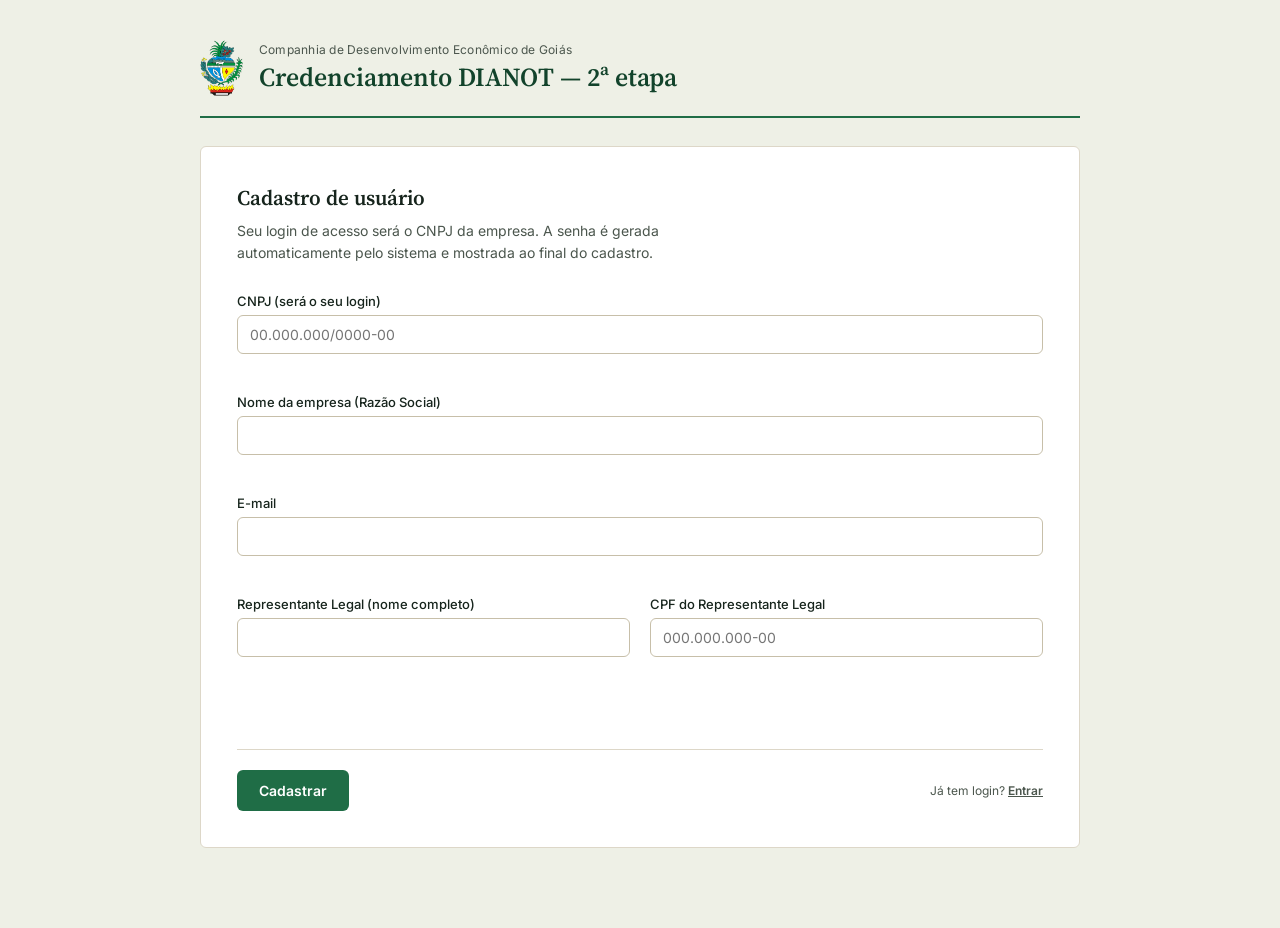
==== frontend/cadastro.html @ 080630c1 "cadastro: Representante Legal (nome e CPF) e senha gerada automaticamente" ====
<!DOCTYPE html>
<html lang="pt-BR">
<head>
  <meta charset="UTF-8">
  <meta name="viewport" content="width=device-width, initial-scale=1.0">
  <title>Cadastro — Credenciamento DIANOT</title>
  <link rel="stylesheet" href="css/style.css">
  <script src="js/config.js"></script>
</head>
<body>
  <div class="page">
    <header class="letterhead">
      <a class="letterhead__home" href="index.html" title="Voltar para a tela inicial"><img class="letterhead__mark" src="assets/brasao_codego.png" alt="CODEGO"></a>
      <div class="letterhead__text">
        <p class="letterhead__org">Companhia de Desenvolvimento Econômico de Goiás</p>
        <h1 class="letterhead__title">Credenciamento DIANOT — 2ª etapa</h1>
      </div>
    </header>
    <main class="card">
      <div class="card__intro">
        <h2 class="card__title">Cadastro de usuário</h2>
        <p class="card__desc">Seu login de acesso será o CNPJ da empresa. A senha é gerada automaticamente pelo sistema e mostrada ao final do cadastro.</p>
      </div>

      <form id="form-cadastro" novalidate>
        <div class="field">
          <label for="cnpj">CNPJ (será o seu login)</label>
          <input type="text" id="cnpj" name="cnpj" inputmode="numeric" autocomplete="username" maxlength="18" placeholder="00.000.000/0000-00">
          <p class="field__error" data-error-for="cnpj"></p>
        </div>

        <div class="field">
          <label for="nome_empresarial">Nome da empresa (Razão Social)</label>
          <input type="text" id="nome_empresarial" name="nome_empresarial" autocomplete="organization" maxlength="255">
          <p class="field__error" data-error-for="nome_empresarial"></p>
        </div>

        <div class="field">
          <label for="email">E-mail</label>
          <input type="email" id="email" name="email" autocomplete="email" maxlength="255">
          <p class="field__error" data-error-for="email"></p>
        </div>

        <div class="field-row">
          <div class="field">
            <label for="representante_nome">Representante Legal (nome completo)</label>
            <input type="text" id="representante_nome" name="representante_nome" autocomplete="name" maxlength="255">
            <p class="field__error" data-error-for="representante_nome"></p>
          </div>
          <div class="field">
            <label for="representante_cpf">CPF do Representante Legal</label>
            <input type="text" id="representante_cpf" name="representante_cpf" inputmode="numeric" maxlength="14" placeholder="000.000.000-00" autocomplete="off">
            <p class="field__error" data-error-for="representante_cpf"></p>
          </div>
        </div>

        <div class="field">
          <div id="recaptcha"></div>
          <p class="field__error" data-error-for="recaptcha"></p>
        </div>

        <div class="feedback feedback--error" id="feedback" hidden></div>

        <div class="card__footer">
          <button type="submit" class="btn-primary" id="btn-enviar">Cadastrar</button>
          <p class="card__footer-note">Já tem login? <a href="index.html">Entrar</a></p>
        </div>
      </form>
    </main>
  </div>
  <script src="js/auth.js"></script>
  <script>CodegoAuth.iniciarCadastro();</script>
</body>
</html>
---- frontend/css/style.css ----
@import url('https://fonts.googleapis.com/css2?family=Source+Serif+4:opsz,wght@8..60,500;8..60,600&family=Inter:wght@400;500;600&display=swap');

:root {
  --ink: #16241c;
  --ink-soft: #4b564d;
  --primary: #1f6d46;
  --primary-dark: #12432b;
  --gold: #b4872f;
  --gold-dark: #7c5c1f;
  --paper: #eef0e6;
  --surface: #ffffff;
  --border: #ddd7c8;
  --border-strong: #c7bfa9;
  --danger: #a3271e;
  --radius: 6px;
  --font-serif: "Source Serif 4", Georgia, serif;
  --font-sans: "Inter", -apple-system, BlinkMacSystemFont, "Segoe UI", sans-serif;
}

* {
  box-sizing: border-box;
}

body {
  margin: 0;
  background: var(--paper);
  color: var(--ink);
  font-family: var(--font-sans);
  -webkit-font-smoothing: antialiased;
}

.page {
  max-width: 920px;
  margin: 0 auto;
  padding: 40px 20px 80px;
}

/* Letterhead */

.letterhead {
  display: flex;
  align-items: center;
  gap: 16px;
  padding-bottom: 20px;
  margin-bottom: 28px;
  border-bottom: 2px solid var(--primary);
}

.letterhead__mark {
  flex-shrink: 0;
  height: 56px;
  width: auto;
}

/* Brasão clicável: volta para a tela inicial */
.letterhead__home {
  display: flex;
  flex-shrink: 0;
  border-radius: 4px;
  transition: opacity 0.15s;
}

.letterhead__home:hover {
  opacity: 0.8;
}

.letterhead__home:focus-visible {
  outline: 2px solid var(--primary);
  outline-offset: 4px;
}

.letterhead__org {
  margin: 0 0 2px;
  font-size: 12px;
  letter-spacing: 0.02em;
  color: var(--ink-soft);
}

.letterhead__title {
  margin: 0;
  font-family: var(--font-serif);
  font-weight: 600;
  font-size: 26px;
  color: var(--primary-dark);
}

/* Stepper */

.stepper {
  display: flex;
  list-style: none;
  margin: 0 0 32px;
  padding: 0;
  gap: 4px;
}

.stepper__item {
  flex: 1;
  display: flex;
  align-items: center;
  gap: 8px;
  padding: 10px 4px;
  border-bottom: 3px solid var(--border);
  color: var(--ink-soft);
  font-size: 13px;
}

.stepper__item--current {
  border-bottom-color: var(--primary);
  color: var(--primary-dark);
}

.stepper__index {
  display: inline-flex;
  align-items: center;
  justify-content: center;
  width: 20px;
  height: 20px;
  border-radius: 50%;
  border: 1px solid var(--border-strong);
  font-size: 11px;
  flex-shrink: 0;
}

.stepper__item--current .stepper__index {
  background: var(--primary);
  border-color: var(--primary);
  color: var(--surface);
}

.stepper__item--done {
  border-bottom-color: var(--primary);
  color: var(--primary-dark);
}

.stepper__item--done .stepper__index {
  background: var(--surface);
  border-color: var(--primary);
  color: var(--primary);
}

/* Card */

.card {
  background: var(--surface);
  border: 1px solid var(--border);
  border-radius: var(--radius);
  padding: 36px;
}

.card__title {
  font-family: var(--font-serif);
  font-weight: 600;
  font-size: 21px;
  margin: 0 0 8px;
  color: var(--ink);
}

.card__desc {
  margin: 0 0 28px;
  color: var(--ink-soft);
  font-size: 14px;
  line-height: 1.6;
  max-width: 56ch;
}

/* Form fields */

/* Seções do formulário */

.section-title {
  font-family: var(--font-serif);
  font-weight: 600;
  font-size: 15px;
  color: var(--ink);
  margin: 32px 0 4px;
  padding-top: 20px;
  border-top: 1px solid var(--border);
}

.field + .section-title,
.checkbox-group + .field .section-title {
  margin-top: 32px;
}

.section-desc {
  margin: 0 0 14px;
  font-size: 13px;
  color: var(--ink-soft);
}

/* Select e textarea */

select,
textarea {
  width: 100%;
  padding: 10px 12px;
  font-size: 14px;
  font-family: var(--font-sans);
  color: var(--ink);
  background: var(--surface);
  border: 1px solid var(--border-strong);
  border-radius: var(--radius);
}

select {
  appearance: none;
  background-image: url("data:image/svg+xml;utf8,<svg xmlns='http://www.w3.org/2000/svg' viewBox='0 0 20 20' fill='%234b564d'><path d='M5.25 7.5L10 12.25L14.75 7.5H5.25Z'/></svg>");
  background-repeat: no-repeat;
  background-position: right 12px center;
  padding-right: 36px;
}

textarea {
  resize: vertical;
  min-height: 150px;
  font-family: var(--font-sans);
}

select:focus-visible,
textarea:focus-visible {
  outline: 2px solid var(--primary);
  outline-offset: 1px;
  border-color: var(--primary);
}

/* Checkboxes de solicitações */

.checkbox-group {
  display: flex;
  flex-direction: column;
  gap: 10px;
  margin-bottom: 8px;
}

.checkbox-item {
  display: flex;
  align-items: flex-start;
  gap: 10px;
  font-size: 14px;
  color: var(--ink);
  line-height: 1.5;
  cursor: pointer;
}

.checkbox-item input[type="checkbox"] {
  flex-shrink: 0;
  margin-top: 3px;
  width: 16px;
  height: 16px;
  accent-color: var(--primary);
  cursor: pointer;
}

.field {
  margin-bottom: 20px;
}

.field-row {
  display: grid;
  grid-template-columns: 1fr 1fr;
  gap: 20px;
}

label {
  display: block;
  font-size: 13px;
  font-weight: 500;
  color: var(--ink);
  margin-bottom: 6px;
}

input[type="text"],
input[type="email"],
input[type="password"],
input[type="tel"],
input[type="number"],
input[type="month"],
input[type="date"] {
  width: 100%;
  padding: 10px 12px;
  font-size: 14px;
  font-family: var(--font-sans);
  color: var(--ink);
  background: var(--surface);
  border: 1px solid var(--border-strong);
  border-radius: var(--radius);
}

input:focus-visible {
  outline: 2px solid var(--primary);
  outline-offset: 1px;
  border-color: var(--primary);
}

.field--invalid input {
  border-color: var(--danger);
}

.field__error {
  margin: 6px 0 0;
  font-size: 12px;
  color: var(--danger);
  min-height: 14px;
}

.field__hint {
  margin: 6px 0 0;
  font-size: 12px;
  font-style: italic;
  color: var(--ink-soft);
}

.field__hint--ok {
  color: var(--primary-dark);
  font-style: normal;
}

.field__hint--warn {
  color: var(--gold-dark);
  font-style: normal;
}

.field__with-toggle {
  display: flex;
  gap: 10px;
  align-items: stretch;
}

.field__with-toggle input {
  flex: 1;
}

.doc-toggle {
  display: flex;
  border: 1px solid var(--border-strong);
  border-radius: var(--radius);
  overflow: hidden;
  flex-shrink: 0;
}

.doc-toggle__btn {
  border: none;
  background: var(--surface);
  color: var(--ink-soft);
  font-family: var(--font-sans);
  font-size: 13px;
  padding: 0 14px;
  cursor: pointer;
}

.doc-toggle__btn.is-active {
  background: var(--primary);
  color: var(--surface);
}

.doc-toggle__btn:focus-visible {
  outline: 2px solid var(--primary);
  outline-offset: -2px;
}

/* Footer / submit */

.card__footer {
  display: flex;
  align-items: center;
  justify-content: space-between;
  gap: 20px;
  margin-top: 32px;
  padding-top: 20px;
  border-top: 1px solid var(--border);
}

.card__footer-note {
  margin: 0;
  font-size: 12px;
  color: var(--ink-soft);
  max-width: 34ch;
}

.btn-primary {
  flex-shrink: 0;
  background: var(--primary);
  color: var(--surface);
  border: none;
  border-radius: var(--radius);
  padding: 12px 22px;
  font-family: var(--font-sans);
  font-size: 14px;
  font-weight: 600;
  cursor: pointer;
  transition: background 0.15s ease;
}

.btn-primary:hover {
  background: var(--primary-dark);
}

.btn-primary:focus-visible {
  outline: 2px solid var(--gold);
  outline-offset: 2px;
}

/* Responsive */

/* Lista de tipos de documento (página inicial) */

.doc-list {
  list-style: none;
  margin: 0;
  padding: 0;
  display: flex;
  flex-direction: column;
  gap: 10px;
}

.doc-list__link {
  display: block;
  padding: 16px 18px;
  border: 1px solid var(--border-strong);
  border-radius: var(--radius);
  text-decoration: none;
  transition: border-color 0.15s ease, background 0.15s ease;
}

.doc-list__link:hover {
  border-color: var(--primary);
  background: #f7f8f4;
}

.doc-list__tag {
  display: block;
  font-size: 12px;
  font-weight: 600;
  color: var(--gold-dark);
  text-transform: uppercase;
  letter-spacing: 0.03em;
  margin-bottom: 4px;
}

.doc-list__title {
  display: block;
  font-family: var(--font-serif);
  font-size: 16px;
  font-weight: 600;
  color: var(--ink);
}

/* Upload de arquivo */

.file-drop {
  display: flex;
  flex-direction: column;
  gap: 8px;
  align-items: flex-start;
  padding: 20px;
  border: 1.5px dashed var(--border-strong);
  border-radius: var(--radius);
  background: var(--paper);
}

.file-drop input[type="file"] {
  font-size: 13px;
  font-family: var(--font-sans);
}

.file-drop__hint {
  font-size: 12px;
  color: var(--ink-soft);
  margin: 0;
}

.file-drop__selected {
  font-size: 13px;
  color: var(--primary-dark);
  font-weight: 600;
  margin: 0;
}

/* Card de protocolo localizado */

.processo-info {
  display: flex;
  justify-content: space-between;
  align-items: center;
  gap: 12px;
  padding: 14px 16px;
  border: 1px solid var(--border);
  border-radius: var(--radius);
  background: var(--paper);
  margin-bottom: 24px;
  font-size: 13px;
}

.processo-info[hidden] {
  display: none;
}

.processo-info__label {
  color: var(--ink-soft);
}

.processo-info__valor {
  font-weight: 600;
  color: var(--ink);
}

.processo-info__status {
  padding: 3px 10px;
  border-radius: 999px;
  font-size: 11px;
  font-weight: 600;
  text-transform: uppercase;
  background: #eef0e6;
  color: var(--ink-soft);
}

.processo-info__status--assinado {
  background: #e3efe8;
  color: var(--primary-dark);
}

/* Recibo eletrônico */

.recibo {
  border: 1px solid var(--border);
  border-radius: var(--radius);
  overflow: hidden;
}

.recibo__cabecalho {
  padding: 18px 22px;
  background: var(--primary);
  color: var(--surface);
}

.recibo__selo {
  font-size: 12px;
  letter-spacing: 0.04em;
  text-transform: uppercase;
  opacity: 0.85;
  margin: 0 0 2px;
}

.recibo__protocolo {
  font-family: var(--font-serif);
  font-size: 20px;
  font-weight: 600;
  margin: 0;
}

.recibo__corpo {
  padding: 20px 22px;
}

.recibo__linha {
  display: flex;
  justify-content: space-between;
  gap: 16px;
  padding: 10px 0;
  border-bottom: 1px solid var(--border);
  font-size: 13px;
}

.recibo__linha:last-of-type {
  border-bottom: none;
}

.recibo__linha-label {
  color: var(--ink-soft);
  flex-shrink: 0;
}

.recibo__linha-valor {
  color: var(--ink);
  font-weight: 600;
  text-align: right;
}

.recibo__declaracao {
  margin: 18px 0 0;
  padding: 14px 16px;
  background: var(--paper);
  border-left: 3px solid var(--gold);
  font-size: 13px;
  line-height: 1.6;
  color: var(--ink);
  font-style: italic;
}

.recibo__arquivos {
  margin: 14px 0 0;
  padding: 0;
  list-style: none;
  font-size: 12px;
  color: var(--ink-soft);
}

.recibo__arquivos li {
  padding: 4px 0;
}

@media print {
  .letterhead, .stepper, .card__intro, form, .card__footer, .feedback__actions {
    display: none !important;
  }
  body {
    background: var(--surface);
  }
  .card {
    border: none;
    padding: 0;
  }
}

/* Mensagens e anexos */

.mensagem-item {
  padding: 14px 16px;
  border: 1px solid var(--border);
  border-radius: var(--radius);
  margin-bottom: 10px;
}

.mensagem-item__cabecalho {
  display: flex;
  justify-content: space-between;
  gap: 10px;
  margin-bottom: 6px;
  font-size: 13px;
}

.mensagem-item__assunto {
  font-weight: 600;
  color: var(--ink);
}

.mensagem-item__data {
  color: var(--ink-soft);
  flex-shrink: 0;
}

.mensagem-item__remetente {
  font-size: 12px;
  color: var(--ink-soft);
  margin: 0 0 8px;
}

.mensagem-item__conteudo {
  font-size: 13px;
  color: var(--ink);
  line-height: 1.5;
  white-space: pre-line;
}

.mensagem-item__anexos {
  margin-top: 8px;
  font-size: 12px;
  color: var(--primary-dark);
}

.mensagem-item__anexos span {
  display: inline-block;
  margin-right: 10px;
}

/* Feedback (sucesso / erro do envio) */

.feedback {
  margin-top: 24px;
  padding: 16px 18px;
  border-radius: var(--radius);
  font-size: 14px;
  line-height: 1.6;
}

.feedback--success {
  background: #eaf3ec;
  border: 1px solid var(--primary);
  color: var(--primary-dark);
}

.feedback--error {
  background: #f7eceb;
  border: 1px solid var(--danger);
  color: var(--danger);
}

.feedback__title {
  font-weight: 600;
  margin: 0 0 6px;
}

.feedback__protocolo {
  font-family: ui-monospace, "SFMono-Regular", Consolas, monospace;
  font-size: 13px;
  color: var(--ink-soft);
  margin: 4px 0 12px;
}

.feedback__actions {
  display: flex;
  flex-wrap: wrap;
  gap: 10px;
}

.feedback__link {
  display: inline-block;
  color: var(--surface);
  background: var(--primary);
  text-decoration: none;
  font-weight: 600;
  font-size: 13px;
  padding: 9px 16px;
  border-radius: var(--radius);
}

.feedback__link:hover {
  background: var(--primary-dark);
}

.feedback__link--secondary {
  background: transparent;
  color: var(--primary-dark);
  border: 1px solid var(--primary);
}

.feedback__link--secondary:hover {
  background: #e3efe8;
}

.feedback__email-status {
  font-size: 13px;
  margin: 8px 0;
}

.feedback__email-status--ok {
  color: var(--primary-dark);
}

.feedback__email-status--warn {
  color: var(--gold-dark);
}

.feedback__email-status code {
  display: block;
  margin-top: 4px;
  font-size: 11px;
  color: var(--danger);
  word-break: break-word;
}

.btn-primary[disabled] {
  opacity: 0.6;
  cursor: not-allowed;
}

@media (max-width: 560px) {
  .field-row {
    grid-template-columns: 1fr;
  }

  .stepper__label {
    display: none;
  }

  .card {
    padding: 24px;
  }

  .card__footer {
    flex-direction: column;
    align-items: stretch;
  }

  .btn-primary {
    width: 100%;
  }
}

@media (prefers-reduced-motion: reduce) {
  .btn-primary {
    transition: none;
  }
}

/* Campos que aparecem/somem conforme uma resposta Sim/Não (MCE) */

.field[hidden] {
  display: none;
}

textarea.textarea--compact {
  min-height: 84px;
}

.field--invalid select,
.field--invalid textarea {
  border-color: var(--danger);
}

/* Linhas de CNAE (Anexo III) */

.cnae-list {
  display: flex;
  flex-direction: column;
  gap: 8px;
  margin-bottom: 4px;
}

.cnae-row {
  display: grid;
  grid-template-columns: 22px 150px 1fr;
  gap: 10px;
  align-items: center;
}

.cnae-row__index {
  font-size: 13px;
  color: var(--ink-soft);
  text-align: right;
}

/* Cronograma Físico da Obra (Anexo V — CFO) */

.cronograma {
  overflow-x: auto;
  border: 1px solid var(--border);
  border-radius: var(--radius);
  margin-bottom: 10px;
}

.cronograma__vazio {
  margin: 0;
  padding: 18px;
  font-size: 13px;
  color: var(--ink-soft);
  text-align: center;
}

.cronograma table {
  border-collapse: collapse;
  font-size: 13px;
  min-width: 100%;
}

.cronograma th,
.cronograma td {
  border-bottom: 1px solid var(--border);
  padding: 6px;
  text-align: center;
  white-space: nowrap;
}

.cronograma th {
  font-weight: 600;
  background: var(--paper);
}

.cronograma th small {
  display: block;
  font-weight: 400;
  color: var(--ink-soft);
}

.cronograma th.cronograma__servico,
.cronograma td.cronograma__servico {
  position: sticky;
  left: 0;
  z-index: 1;
  text-align: left;
  background: var(--surface);
  min-width: 190px;
}

.cronograma th.cronograma__servico {
  background: var(--paper);
}

.cronograma input[type="text"],
.cronograma input[type="number"] {
  padding: 6px 8px;
  font-size: 13px;
}

.cronograma input[type="number"] {
  width: 64px;
  text-align: right;
}

.cronograma__total {
  font-weight: 600;
  min-width: 64px;
}

.cronograma__total--ok {
  color: var(--primary-dark);
}

.cronograma__total--erro {
  color: var(--danger);
}

.btn-secondary {
  background: transparent;
  color: var(--primary);
  border: 1px solid var(--primary);
  border-radius: var(--radius);
  padding: 8px 14px;
  font-family: var(--font-sans);
  font-size: 13px;
  font-weight: 600;
  cursor: pointer;
}

.btn-secondary:hover {
  background: var(--paper);
}

.btn-remover {
  background: none;
  border: none;
  color: var(--danger);
  font-size: 18px;
  line-height: 1;
  cursor: pointer;
  padding: 4px 6px;
}

@media (max-width: 600px) {
  .cnae-row {
    grid-template-columns: 22px 1fr;
  }

  .cnae-row__descricao {
    grid-column: 2;
  }
}

/* Subseções numeradas (MCE) */

.subsection-title {
  font-size: 14px;
  font-weight: 600;
  color: var(--primary-dark);
  margin: 22px 0 10px;
}

/* Links dentro do rodapé do card (login/cadastro) */
.card__footer-note a { color: inherit; font-weight: 600; }

/* Rodapé empilhado: botão em cima, link embaixo (tela de login) */
.card__footer--stack { flex-direction: column; align-items: stretch; text-align: center; }
.card__footer--stack .card__footer-note { max-width: none; font-size: 13px; }

/* ------------------------------------------------------------------ */
/* Interação: resposta ao toque, estados e mensagens                   */
/* ------------------------------------------------------------------ */

:root {
  --ease-out: cubic-bezier(0.23, 1, 0.32, 1);
}

/* Login e cadastro: página estreita (formulário curto, leitura direta) */
.page:has(.card--narrow) {
  max-width: 600px;
}

/* Campos: troca de borda suave; somente leitura com cara de não editável */
input,
select,
textarea {
  transition: border-color 150ms ease;
}

input[readonly] {
  background: var(--paper);
  color: var(--ink-soft);
  cursor: default;
}

.field--invalid input:focus-visible,
.field--invalid select:focus-visible,
.field--invalid textarea:focus-visible {
  outline-color: var(--danger);
  border-color: var(--danger);
}

/* Botões: afundam levemente ao clicar (confirma que o clique foi recebido) */
.btn-primary,
.btn-secondary,
.feedback__link,
.doc-toggle__btn {
  transition: transform 160ms var(--ease-out), background-color 150ms ease, color 150ms ease;
}

.btn-primary:active:not(:disabled),
.btn-secondary:active:not(:disabled),
.feedback__link:active {
  transform: scale(0.97);
}

.doc-list__link {
  transition: transform 160ms var(--ease-out), border-color 150ms ease, background-color 150ms ease;
}

.doc-list__link:active {
  transform: scale(0.99);
}

.btn-secondary:focus-visible {
  outline: 2px solid var(--gold);
  outline-offset: 2px;
}

/* Botão ocupado ("Entrando…", "Salvando…"): continua legível e mostra que está trabalhando */
.btn-primary[aria-busy="true"] {
  opacity: 0.85;
  cursor: progress;
}

.btn-primary[aria-busy="true"]::before {
  content: "";
  display: inline-block;
  width: 12px;
  height: 12px;
  margin-right: 8px;
  vertical-align: -1px;
  border: 2px solid currentColor;
  border-right-color: transparent;
  border-radius: 50%;
  animation: girar 600ms linear infinite;
}

@keyframes girar {
  to {
    transform: rotate(360deg);
  }
}

/* Mensagens surgem com um leve deslize em vez de "pular" na tela */
.feedback,
#aviso-link {
  transition: opacity 200ms var(--ease-out), transform 200ms var(--ease-out);
}

@starting-style {
  .feedback,
  #aviso-link {
    opacity: 0;
    transform: translateY(-4px);
  }
}

/* Mostrar/ocultar senha */
.field__password {
  position: relative;
}

.field__password input {
  padding-right: 80px;
}

.field__password-toggle {
  position: absolute;
  top: 50%;
  right: 6px;
  transform: translateY(-50%);
  padding: 6px 8px;
  border: none;
  border-radius: 4px;
  background: none;
  color: var(--primary);
  font-family: var(--font-sans);
  font-size: 12px;
  font-weight: 600;
  cursor: pointer;
  transition: background-color 150ms ease;
}

@media (hover: hover) and (pointer: fine) {
  .field__password-toggle:hover {
    background: var(--paper);
  }
}

.field__password-toggle:focus-visible {
  outline: 2px solid var(--primary);
  outline-offset: 0;
}

@media (prefers-reduced-motion: reduce) {
  .btn-primary:active:not(:disabled),
  .btn-secondary:active:not(:disabled),
  .feedback__link:active,
  .doc-list__link:active {
    transform: none;
  }

  .btn-primary[aria-busy="true"]::before {
    animation-duration: 1.5s;
  }

  @starting-style {
    .feedback,
    #aviso-link {
      transform: none;
    }
  }
}

/* ------------------------------------------------------------------ */
/* Documentos do Anexo II (upload)                                     */
/* ------------------------------------------------------------------ */

.visualmente-oculto {
  position: absolute;
  width: 1px;
  height: 1px;
  margin: -1px;
  padding: 0;
  overflow: hidden;
  clip: rect(0 0 0 0);
  white-space: nowrap;
  border: 0;
}

.doc-uploads {
  display: flex;
  flex-direction: column;
  gap: 4px;
}

.doc-upload__rotulo {
  margin: 0 0 8px;
  font-size: 13px;
  font-weight: 500;
  line-height: 1.5;
  color: var(--ink);
}

.doc-upload__opcional {
  display: inline-block;
  padding: 1px 8px;
  border-radius: 999px;
  background: var(--paper);
  color: var(--ink-soft);
  font-size: 11px;
  font-weight: 600;
  vertical-align: 1px;
}

.doc-upload__arquivos {
  list-style: none;
  margin: 0 0 8px;
  padding: 0;
  display: flex;
  flex-direction: column;
  gap: 6px;
}

.doc-upload__arquivo {
  display: flex;
  align-items: center;
  gap: 12px;
  padding: 8px 12px;
  border: 1px solid var(--border);
  border-left: 3px solid var(--primary);
  border-radius: var(--radius);
  font-size: 13px;
}

.doc-upload__nome {
  flex: 1;
  min-width: 0;
  overflow: hidden;
  text-overflow: ellipsis;
  white-space: nowrap;
  padding: 0;
  border: none;
  background: none;
  color: var(--primary-dark);
  font: inherit;
  font-weight: 600;
  text-align: left;
  text-decoration: underline;
  text-underline-offset: 2px;
  cursor: pointer;
}

.doc-upload__tamanho {
  flex-shrink: 0;
  color: var(--ink-soft);
  font-size: 12px;
}

.doc-upload__remover {
  flex-shrink: 0;
  padding: 4px 8px;
  border: none;
  border-radius: 4px;
  background: none;
  color: var(--danger);
  font-family: var(--font-sans);
  font-size: 12px;
  font-weight: 600;
  cursor: pointer;
  transition: background-color 150ms ease;
}

.doc-upload__nome:focus-visible,
.doc-upload__remover:focus-visible {
  outline: 2px solid var(--primary);
  outline-offset: 2px;
}

.doc-upload__zona {
  display: flex;
  align-items: center;
  gap: 10px;
  margin: 0;
  padding: 14px 16px;
  border: 1.5px dashed var(--border-strong);
  border-radius: var(--radius);
  background: var(--paper);
  font-weight: 400;
  cursor: pointer;
  transition: border-color 150ms ease, background-color 150ms ease;
}

.doc-upload__zona[hidden] {
  display: none;
}

.doc-upload__acao {
  padding: 7px 12px;
  border: 1px solid var(--primary);
  border-radius: var(--radius);
  background: var(--surface);
  color: var(--primary);
  font-size: 13px;
  font-weight: 600;
  transition: transform 160ms var(--ease-out);
}

.doc-upload__zona:active .doc-upload__acao {
  transform: scale(0.97);
}

.doc-upload__dica {
  color: var(--ink-soft);
  font-size: 12px;
}

.doc-upload__zona:focus-within {
  outline: 2px solid var(--primary);
  outline-offset: 1px;
}

.doc-upload__zona.is-arrastando {
  border-color: var(--primary);
  background: #e3efe8;
}

@media (hover: hover) and (pointer: fine) {
  .doc-upload__zona:hover {
    border-color: var(--primary);
  }

  .doc-upload__remover:hover {
    background: #f7eceb;
  }
}

.field--invalid .doc-upload__zona {
  border-color: var(--danger);
}

.doc-upload__progresso {
  padding: 12px 16px;
  border: 1px solid var(--border);
  border-radius: var(--radius);
  background: var(--surface);
}

.doc-upload__progresso[hidden] {
  display: none;
}

.doc-upload__barra {
  height: 4px;
  margin-bottom: 8px;
  border-radius: 2px;
  background: var(--primary);
  transform: scaleX(0);
  transform-origin: left;
  transition: transform 150ms linear;
}

.doc-upload__status {
  font-size: 12px;
  color: var(--ink-soft);
}

@media (max-width: 560px) {
  .doc-upload__dica {
    display: none;
  }
}

@media (prefers-reduced-motion: reduce) {
  .doc-upload__zona:active .doc-upload__acao {
    transform: none;
  }
}

/* Texto que abre um bloco sem título próprio (ex.: envio dos documentos) */
.section-desc--separada {
  margin-top: 32px;
  padding-top: 20px;
  border-top: 1px solid var(--border);
}

/* ------------------------------------------------------------------ */
/* Declaração de compromisso (aceite no formulário)                    */
/* ------------------------------------------------------------------ */

.declaracao {
  margin-top: 32px;
  padding-top: 24px;
  border-top: 1px solid var(--border);
}

.field__sufixo {
  display: flex;
  align-items: center;
  gap: 8px;
  max-width: 120px;
}

.field__sufixo span {
  font-size: 14px;
  color: var(--ink-soft);
}

.declaracao__texto {
  margin: 8px 0 20px;
  padding: 24px 28px;
  border: 1px solid var(--border);
  border-left: 3px solid var(--gold);
  border-radius: var(--radius);
  background: #fbfbf8;
  font-family: var(--font-serif);
  font-size: 15px;
  line-height: 1.7;
  color: var(--ink);
}

.declaracao__texto p {
  margin: 0 0 14px;
  text-align: justify;
  hyphens: auto;
}

.declaracao__texto p:last-child {
  margin-bottom: 0;
}

.declaracao__destinatario {
  text-align: left !important;
}

.declaracao__texto strong {
  font-weight: 600;
  color: var(--primary-dark);
}

/* Lacuna ainda não preenchida: mostra o traço, como no papel */
.declaracao__texto [data-decl].is-vazio {
  color: var(--ink-soft);
  font-weight: 400;
}

.declaracao__local {
  margin-top: 20px !important;
  text-align: right !important;
}

.declaracao__assinatura,
.declaracao__declarante {
  text-align: center !important;
  font-family: var(--font-sans);
  font-size: 13px;
  line-height: 1.6;
}

.declaracao__assinatura {
  margin-top: 28px !important;
  padding-top: 10px;
  border-top: 1px solid var(--border-strong);
  max-width: 360px;
  margin-left: auto;
  margin-right: auto;
}

.declaracao__assinado {
  color: var(--primary-dark);
  font-size: 12px;
}

.field--invalid .checkbox-item {
  color: var(--danger);
}

@media (max-width: 560px) {
  .declaracao__texto {
    padding: 18px 16px;
    font-size: 14px;
    text-align: left;
  }

  .declaracao__texto p {
    text-align: left;
  }
}

.declaracao__cronograma {
  font-family: var(--font-sans);
  font-size: 13px;
  text-align: left !important;
}

.declaracao__texto .declaracao__assinatura {
  margin: 28px auto 14px;
}

.ciencia {
  border: 0;
  margin: 0 0 8px;
  padding: 0;
  display: flex;
  flex-wrap: wrap;
  gap: 12px 28px;
}

.ciencia__opcao {
  display: inline-flex;
  align-items: center;
  gap: 8px;
  font-weight: 600;
  cursor: pointer;
}

.ciencia__opcao input {
  width: 18px;
  height: 18px;
  accent-color: var(--green-700, #1f6f4a);
}

.ciencia .field__hint,
.ciencia .field__error {
  flex-basis: 100%;
  margin: 0;
}
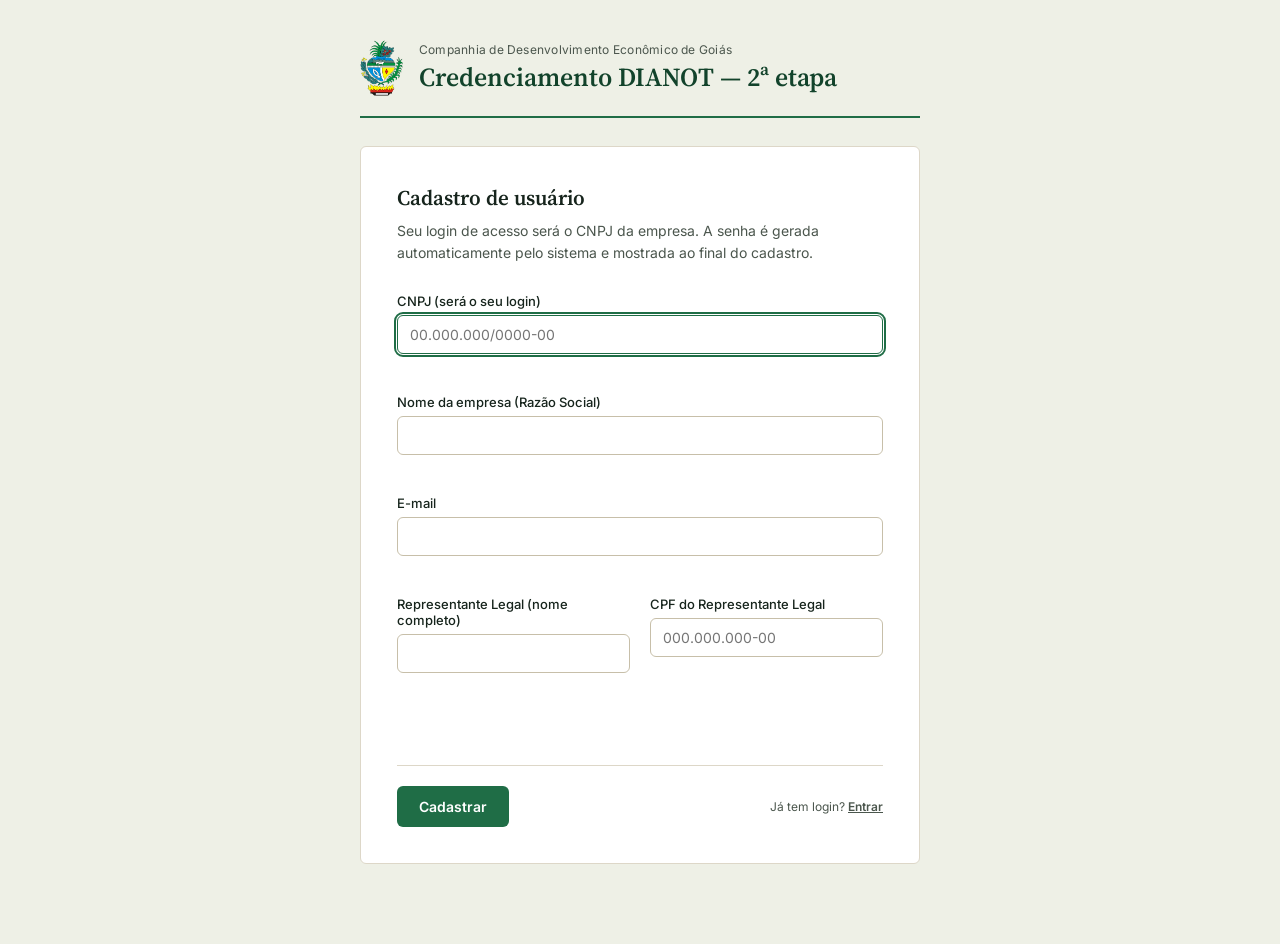
==== commit 1b7faad3: "restaura as melhorias de UX do login e do cadastro O commit 080630c (cadastro com Representante Lega" ====
--- a/frontend/cadastro.html
+++ b/frontend/cadastro.html
@@ -16,7 +16,7 @@
         <h1 class="letterhead__title">Credenciamento DIANOT — 2ª etapa</h1>
       </div>
     </header>
-    <main class="card">
+    <main class="card card--narrow">
       <div class="card__intro">
         <h2 class="card__title">Cadastro de usuário</h2>
         <p class="card__desc">Seu login de acesso será o CNPJ da empresa. A senha é gerada automaticamente pelo sistema e mostrada ao final do cadastro.</p>
@@ -25,7 +25,7 @@
       <form id="form-cadastro" novalidate>
         <div class="field">
           <label for="cnpj">CNPJ (será o seu login)</label>
-          <input type="text" id="cnpj" name="cnpj" inputmode="numeric" autocomplete="username" maxlength="18" placeholder="00.000.000/0000-00">
+          <input type="text" id="cnpj" name="cnpj" inputmode="numeric" autocomplete="username" maxlength="18" placeholder="00.000.000/0000-00" autofocus>
           <p class="field__error" data-error-for="cnpj"></p>
         </div>
 
@@ -59,7 +59,7 @@
           <p class="field__error" data-error-for="recaptcha"></p>
         </div>
 
-        <div class="feedback feedback--error" id="feedback" hidden></div>
+        <div class="feedback feedback--error" id="feedback" role="alert" hidden></div>
 
         <div class="card__footer">
           <button type="submit" class="btn-primary" id="btn-enviar">Cadastrar</button>
@@ -68,6 +68,7 @@
       </form>
     </main>
   </div>
+  <script src="js/form.js"></script>
   <script src="js/auth.js"></script>
   <script>CodegoAuth.iniciarCadastro();</script>
 </body>
--- a/frontend/css/style.css
+++ b/frontend/css/style.css
@@ -1325,10 +1325,9 @@
 /* Declaração de compromisso (aceite no formulário)                    */
 /* ------------------------------------------------------------------ */
 
-.declaracao {
-  margin-top: 32px;
-  padding-top: 24px;
-  border-top: 1px solid var(--border);
+/* O título (.section-title) já traz a linha que separa do bloco anterior */
+.declaracao .section-title {
+  margin-bottom: 16px;
 }
 
 .field__sufixo {
@@ -1424,6 +1423,14 @@
   }
 }
 
+.field-row--cidade-uf {
+  grid-template-columns: 1fr 120px;
+}
+
+.declaracao__texto .declaracao__lista {
+  text-align: left;
+}
+
 .declaracao__cronograma {
   font-family: var(--font-sans);
   font-size: 13px;
@@ -1462,3 +1469,78 @@
   flex-basis: 100%;
   margin: 0;
 }
+
+/* Sessão no cabeçalho: empresa logada + Sair */
+.letterhead__text {
+  min-width: 0; /* o título quebra linha em vez de empurrar o "Sair" para fora */
+}
+
+.letterhead__sessao {
+  display: flex;
+  align-items: center;
+  gap: 12px;
+  flex-shrink: 0;
+  margin-left: auto;
+}
+
+.letterhead__empresa {
+  max-width: 260px;
+  overflow: hidden;
+  text-overflow: ellipsis;
+  white-space: nowrap;
+  font-size: 13px;
+  color: var(--ink-soft);
+}
+
+.letterhead__sair {
+  flex-shrink: 0;
+  padding: 7px 14px;
+  border: 1px solid var(--primary);
+  border-radius: var(--radius);
+  color: var(--primary);
+  font-size: 13px;
+  font-weight: 600;
+  text-decoration: none;
+  transition: transform 160ms var(--ease-out), background-color 150ms ease;
+}
+
+.letterhead__sair:active {
+  transform: scale(0.97);
+}
+
+.letterhead__sair:focus-visible {
+  outline: 2px solid var(--gold);
+  outline-offset: 2px;
+}
+
+@media (hover: hover) and (pointer: fine) {
+  .letterhead__sair:hover {
+    background: var(--paper);
+  }
+}
+
+@media (max-width: 720px) {
+  .letterhead__empresa {
+    display: none;
+  }
+}
+
+@media (max-width: 480px) {
+  .letterhead {
+    gap: 12px;
+  }
+
+  .letterhead__mark {
+    height: 44px;
+  }
+
+  .letterhead__title {
+    font-size: 20px;
+  }
+}
+
+@media (prefers-reduced-motion: reduce) {
+  .letterhead__sair:active {
+    transform: none;
+  }
+}
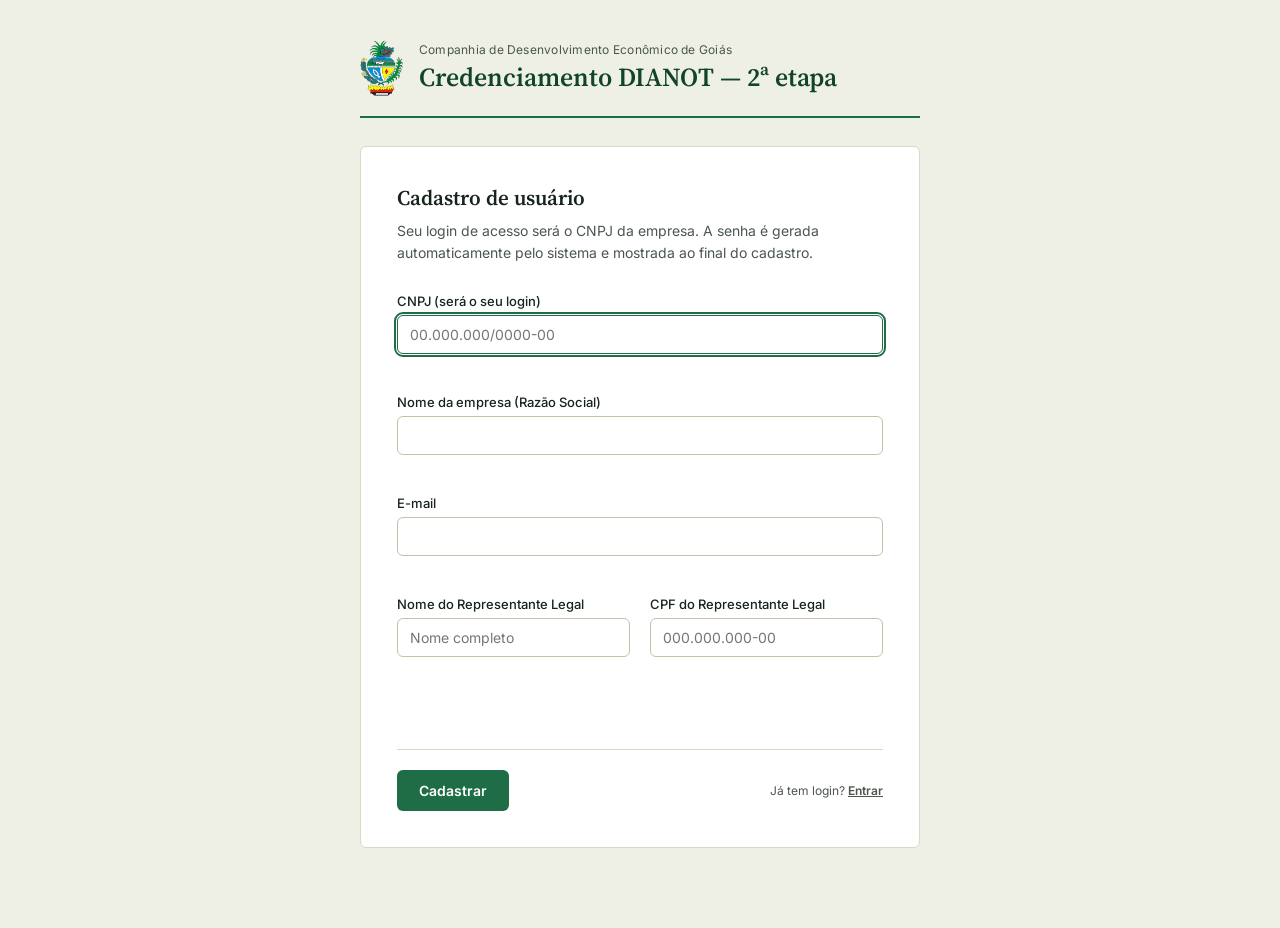
==== commit aff2529f: "cadastro: alinha os campos do Representante Legal O rótulo "Representante Legal (nome completo)" que" ====
--- a/frontend/cadastro.html
+++ b/frontend/cadastro.html
@@ -43,8 +43,8 @@
 
         <div class="field-row">
           <div class="field">
-            <label for="representante_nome">Representante Legal (nome completo)</label>
-            <input type="text" id="representante_nome" name="representante_nome" autocomplete="name" maxlength="255">
+            <label for="representante_nome">Nome do Representante Legal</label>
+            <input type="text" id="representante_nome" name="representante_nome" autocomplete="name" maxlength="255" placeholder="Nome completo">
             <p class="field__error" data-error-for="representante_nome"></p>
           </div>
           <div class="field">
--- a/frontend/css/style.css
+++ b/frontend/css/style.css
@@ -1544,3 +1544,160 @@
     transform: none;
   }
 }
+
+/* Cidade / UF / CEP numa linha (EVTF) */
+.field-row--tres {
+  grid-template-columns: 1fr 100px 150px;
+}
+
+@media (max-width: 560px) {
+  .field-row--tres {
+    grid-template-columns: 1fr 100px;
+  }
+
+  .field-row--tres .field:last-child {
+    grid-column: 1 / -1;
+  }
+}
+
+/* Incisos com tela própria (XI, XII, XIII) dentro do formulário */
+.inciso-link {
+  margin: 28px 0 8px;
+}
+
+.inciso-link--separado {
+  margin-top: 32px;
+  padding-top: 24px;
+  border-top: 1px solid var(--border);
+}
+
+.inciso-link .doc-list__link {
+  position: relative;
+  padding-right: 120px;
+}
+
+.inciso-link .doc-list__link::after {
+  content: "Abrir →";
+  position: absolute;
+  right: 18px;
+  bottom: 16px;
+  font-size: 13px;
+  font-weight: 600;
+  color: var(--primary);
+}
+
+.inciso-link__status {
+  position: absolute;
+  top: 14px;
+  right: 18px;
+  padding: 2px 10px;
+  border-radius: 999px;
+  font-size: 11px;
+  font-weight: 600;
+  text-transform: uppercase;
+}
+
+.inciso-link__status:empty {
+  display: none;
+}
+
+.inciso-link__status.is-pendente {
+  background: #f6eedc;
+  color: var(--gold-dark);
+}
+
+.inciso-link__status.is-ok {
+  background: #e3efe8;
+  color: var(--primary-dark);
+}
+
+@media (max-width: 560px) {
+  .inciso-link .doc-list__link {
+    padding-right: 18px;
+    padding-bottom: 40px;
+  }
+}
+
+/* Página aberta no painel do formulário (classe posta por js/config.js) */
+.embutida body {
+  background: transparent;
+}
+
+.embutida .letterhead,
+.embutida .card__title,
+.embutida .card__footer a[href="home.html"] {
+  display: none;
+}
+
+.embutida .page {
+  max-width: none;
+  padding: 0;
+}
+
+.embutida .card {
+  border: none;
+  border-radius: 0;
+  padding: 0;
+  background: transparent;
+}
+
+/* Painel do inciso dentro do formulário */
+.inciso-link__botao {
+  width: 100%;
+  background: var(--surface);
+  font: inherit;
+  text-align: left;
+  cursor: pointer;
+}
+
+.inciso-link .inciso-link__botao::after {
+  content: "Preencher ▾";
+}
+
+.inciso-link .inciso-link__botao[aria-expanded="true"]::after {
+  content: "Fechar ▴";
+}
+
+.inciso-link__botao[aria-expanded="true"] {
+  border-color: var(--primary);
+  border-bottom-left-radius: 0;
+  border-bottom-right-radius: 0;
+}
+
+.inciso-link__botao:focus-visible {
+  outline: 2px solid var(--primary);
+  outline-offset: 2px;
+}
+
+.inciso-painel {
+  padding: 24px;
+  border: 1px solid var(--primary);
+  border-top: none;
+  border-radius: 0 0 var(--radius) var(--radius);
+  background: #fbfbf8;
+}
+
+.inciso-painel[hidden] {
+  display: none;
+}
+
+.inciso-painel iframe {
+  display: block;
+  width: 100%;
+  min-height: 200px;
+  border: 0;
+}
+
+@media (max-width: 560px) {
+  .inciso-painel {
+    padding: 16px 12px;
+  }
+}
+
+/* Formulário logo abaixo do título "Ou preencha o formulário…": a primeira
+   seção dele não repete a linha divisória do título. */
+.section-title--formulario + form > .section-title:first-child {
+  margin-top: 8px;
+  padding-top: 0;
+  border-top: none;
+}
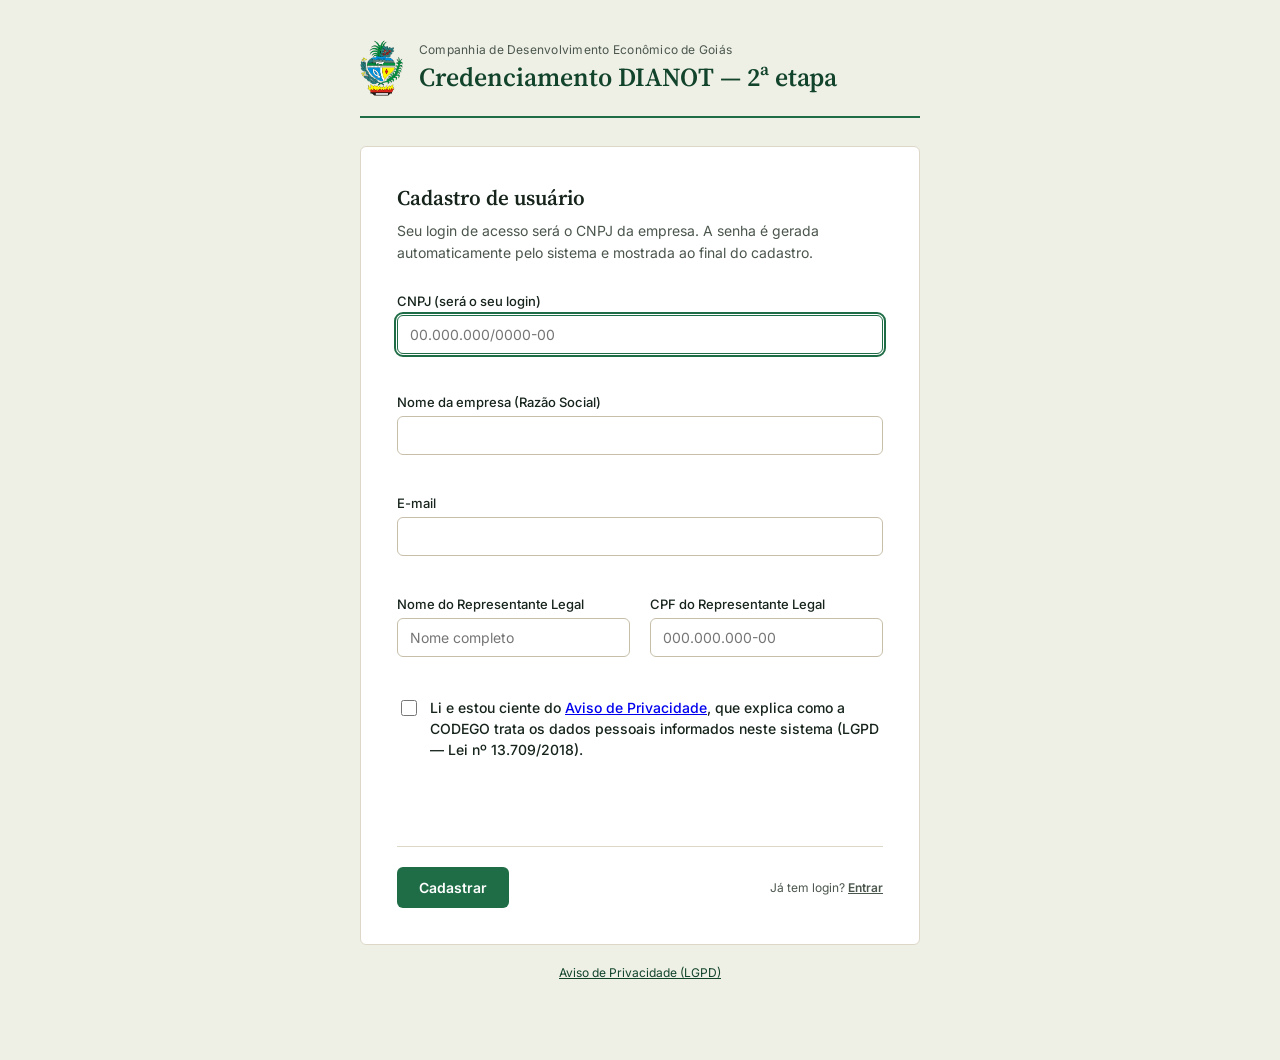
==== commit baf3ac42: "LGPD, ciência nos anexos, documentação complementar e página direta nos anexos - Aviso de Privacidad" ====
--- a/frontend/cadastro.html
+++ b/frontend/cadastro.html
@@ -55,6 +55,14 @@
         </div>
 
         <div class="field">
+          <label class="checkbox-item" for="privacidade_ciente">
+            <input type="checkbox" id="privacidade_ciente" name="privacidade_ciente">
+            <span>Li e estou ciente do <a href="privacidade.html" target="_blank" rel="noopener">Aviso de Privacidade</a>, que explica como a CODEGO trata os dados pessoais informados neste sistema (LGPD — Lei nº 13.709/2018).</span>
+          </label>
+          <p class="field__error" data-error-for="privacidade_ciente"></p>
+        </div>
+
+        <div class="field">
           <div id="recaptcha"></div>
           <p class="field__error" data-error-for="recaptcha"></p>
         </div>
@@ -67,9 +75,10 @@
         </div>
       </form>
     </main>
+    <p class="rodape-lgpd"><a href="privacidade.html" target="_blank" rel="noopener">Aviso de Privacidade (LGPD)</a></p>
   </div>
   <script src="js/form.js"></script>
   <script src="js/auth.js"></script>
-  <script>CodegoAuth.iniciarCadastro();</script>
+  <script src="js/iniciar-cadastro.js"></script>
 </body>
 </html>
--- a/frontend/css/style.css
+++ b/frontend/css/style.css
@@ -1039,14 +1039,12 @@
 }
 
 /* Mensagens surgem com um leve deslize em vez de "pular" na tela */
-.feedback,
-#aviso-link {
+.feedback {
   transition: opacity 200ms var(--ease-out), transform 200ms var(--ease-out);
 }
 
 @starting-style {
-  .feedback,
-  #aviso-link {
+  .feedback {
     opacity: 0;
     transform: translateY(-4px);
   }
@@ -1102,8 +1100,7 @@
   }
 
   @starting-style {
-    .feedback,
-    #aviso-link {
+    .feedback {
       transform: none;
     }
   }
@@ -1314,13 +1311,6 @@
   }
 }
 
-/* Texto que abre um bloco sem título próprio (ex.: envio dos documentos) */
-.section-desc--separada {
-  margin-top: 32px;
-  padding-top: 20px;
-  border-top: 1px solid var(--border);
-}
-
 /* ------------------------------------------------------------------ */
 /* Declaração de compromisso (aceite no formulário)                    */
 /* ------------------------------------------------------------------ */
@@ -1374,6 +1364,12 @@
   color: var(--primary-dark);
 }
 
+/* Dados preenchidos (nome, CNPJ, cidade etc.) em caixa alta, para dar destaque.
+   Datas e a frase de assinatura eletrônica ficam como estão. */
+.declaracao__texto [data-decl]:not([data-decl^="data"]):not([data-decl^="assinado"]) {
+  text-transform: uppercase;
+}
+
 /* Lacuna ainda não preenchida: mostra o traço, como no papel */
 .declaracao__texto [data-decl].is-vazio {
   color: var(--ink-soft);
@@ -1431,12 +1427,6 @@
   text-align: left;
 }
 
-.declaracao__cronograma {
-  font-family: var(--font-sans);
-  font-size: 13px;
-  text-align: left !important;
-}
-
 .declaracao__texto .declaracao__assinatura {
   margin: 28px auto 14px;
 }
@@ -1563,6 +1553,11 @@
 /* Incisos com tela própria (XI, XII, XIII) dentro do formulário */
 .inciso-link {
   margin: 28px 0 8px;
+}
+
+/* Cronograma logo abaixo do título do Anexo VI, antes dos campos da declaração */
+.inciso-link--topo {
+  margin: 0 0 24px;
 }
 
 .inciso-link--separado {
@@ -1621,6 +1616,7 @@
 /* Página aberta no painel do formulário (classe posta por js/config.js) */
 .embutida body {
   background: transparent;
+  display: flow-root; /* margens do conteúdo ficam dentro do body, que é o que o painel mede */
 }
 
 .embutida .letterhead,
@@ -1696,8 +1692,631 @@
 
 /* Formulário logo abaixo do título "Ou preencha o formulário…": a primeira
    seção dele não repete a linha divisória do título. */
-.section-title--formulario + form > .section-title:first-child {
+.section-title--formulario ~ form > .section-title:first-child {
   margin-top: 8px;
   padding-top: 0;
   border-top: none;
 }
+
+.envio-final {
+  margin-top: 8px;
+}
+
+.envio-final__pendencias {
+  margin: 4px 0 14px;
+  padding-left: 20px;
+  font-size: 14px;
+  color: var(--ink-soft);
+}
+
+.envio-final__pendencias li {
+  margin-bottom: 4px;
+}
+
+/* Indicador do salvamento automático do formulário principal */
+.autosalvar {
+  position: fixed;
+  right: 16px;
+  bottom: 16px;
+  z-index: 10;
+  max-width: min(360px, calc(100vw - 32px));
+  margin: 0;
+  padding: 8px 14px;
+  border: 1px solid var(--border);
+  border-radius: 999px;
+  background: var(--surface);
+  box-shadow: 0 4px 16px rgba(22, 36, 28, 0.12);
+  font-size: 12px;
+  color: var(--ink-soft);
+  transition: opacity 200ms var(--ease-out), transform 200ms var(--ease-out);
+}
+
+@starting-style {
+  .autosalvar {
+    opacity: 0;
+    transform: translateY(6px);
+  }
+}
+
+.autosalvar--ok {
+  color: var(--primary-dark);
+}
+
+.autosalvar--rascunho {
+  color: var(--gold-dark);
+}
+
+.autosalvar--erro {
+  color: var(--danger);
+  border-color: var(--danger);
+}
+
+@media (prefers-reduced-motion: reduce) {
+  @starting-style {
+    .autosalvar {
+      transform: none;
+    }
+  }
+}
+
+.nota-autosalvar {
+  margin: 28px 0 0;
+  font-size: 12px;
+  color: var(--ink-soft);
+  text-align: center;
+}
+
+/* Anexo II: painel com a imagem da listagem oficial */
+.inciso-link--lista {
+  margin: 0;
+}
+
+.inciso-link .inciso-link__botao--ver::after {
+  content: "Ver ▾";
+}
+
+.inciso-link .inciso-link__botao--ver[aria-expanded="true"]::after {
+  content: "Fechar ▴";
+}
+
+.anexo-imagem {
+  display: block;
+  width: 100%;
+  height: auto;
+  border: 1px solid var(--border);
+  border-radius: 4px;
+  background: var(--surface);
+}
+
+.anexo-imagem + .anexo-imagem {
+  margin-top: 12px;
+}
+
+/* Aviso de Privacidade (privacidade.html) */
+.texto-legal p,
+.texto-legal li {
+  font-size: 14px;
+  line-height: 1.6;
+  color: var(--ink);
+}
+
+.texto-legal ul {
+  margin: 0 0 12px;
+  padding-left: 20px;
+}
+
+.texto-legal li + li {
+  margin-top: 4px;
+}
+
+.texto-legal a {
+  color: var(--primary-dark);
+}
+
+/* Link para o Aviso de Privacidade no rodapé das telas */
+.rodape-lgpd {
+  margin: 20px 0 0;
+  text-align: center;
+  font-size: 12px;
+  color: var(--ink-soft);
+}
+
+.rodape-lgpd a {
+  color: var(--primary-dark);
+}
+
+/* "Declaro que li e tenho ciência do Anexo ..." no fim dos anexos só de leitura */
+.ciencia-anexo {
+  margin-top: 18px;
+  padding: 12px 14px;
+  border: 1px solid var(--border);
+  border-radius: var(--radius);
+  background: var(--surface);
+}
+
+.anexo-imagem[hidden] {
+  display: none;
+}
+
+/* Anterior / Página X de Y / Próxima, embaixo da página do anexo */
+.anexo-paginacao {
+  display: flex;
+  align-items: center;
+  justify-content: space-between;
+  gap: 12px;
+  margin-top: 12px;
+}
+
+.anexo-paginacao__indicador {
+  display: flex;
+  align-items: center;
+  gap: 6px;
+  font-size: 13px;
+  color: var(--ink-soft);
+}
+
+.anexo-paginacao .anexo-paginacao__numero {
+  width: 64px;
+  padding: 6px 8px;
+  text-align: center;
+}
+
+.anexo-paginacao .btn-secondary:disabled {
+  opacity: 0.4;
+  cursor: default;
+}
+
+.anexo-imagem__fonte {
+  margin: 10px 0 0;
+  font-size: 13px;
+}
+
+.anexo-imagem__fonte a {
+  color: var(--primary-dark);
+  font-weight: 600;
+}
+
+/* "Fechar" no fim de cada painel (Anexo II e incisos XI, XII e XIII) */
+.inciso-painel__fechar {
+  display: block;
+  margin: 20px 0 0 auto;
+  padding: 8px 14px;
+  border: 1px solid var(--primary);
+  border-radius: var(--radius);
+  background: var(--surface);
+  color: var(--primary);
+  font-family: var(--font-sans);
+  font-size: 13px;
+  font-weight: 600;
+  cursor: pointer;
+  transition: transform 160ms var(--ease-out), background-color 150ms ease;
+}
+
+.inciso-painel__fechar:active {
+  transform: scale(0.97);
+}
+
+.inciso-painel__fechar:focus-visible {
+  outline: 2px solid var(--gold);
+  outline-offset: 2px;
+}
+
+@media (hover: hover) and (pointer: fine) {
+  .inciso-painel__fechar:hover {
+    background: var(--paper);
+  }
+}
+
+@media (prefers-reduced-motion: reduce) {
+  .inciso-painel__fechar:active {
+    transform: none;
+  }
+}
+
+/* ------------------------------------------------------------------ */
+/* Tela da equipe da CODEGO (equipe.html)                              */
+/* ------------------------------------------------------------------ */
+
+.page--equipe {
+  max-width: 1120px;
+}
+
+.form-equipe-login {
+  max-width: 420px;
+}
+
+.painel-filtros {
+  display: flex;
+  flex-wrap: wrap;
+  gap: 8px;
+  margin-bottom: 16px;
+}
+
+.painel-filtro {
+  display: inline-flex;
+  align-items: center;
+  gap: 8px;
+  padding: 8px 14px;
+  border: 1px solid var(--border-strong);
+  border-radius: 999px;
+  background: var(--surface);
+  color: var(--ink-soft);
+  font-family: var(--font-sans);
+  font-size: 13px;
+  cursor: pointer;
+  transition: transform 160ms var(--ease-out), background-color 150ms ease, border-color 150ms ease;
+}
+
+.painel-filtro strong {
+  color: var(--ink);
+}
+
+.painel-filtro:active {
+  transform: scale(0.97);
+}
+
+.painel-filtro.is-ativo {
+  border-color: var(--primary);
+  background: #e3efe8;
+  color: var(--primary-dark);
+}
+
+.painel-filtro:focus-visible {
+  outline: 2px solid var(--gold);
+  outline-offset: 2px;
+}
+
+.painel-barra {
+  display: flex;
+  gap: 10px;
+  align-items: flex-start;
+}
+
+.painel-busca {
+  flex: 1;
+  margin-bottom: 0;
+}
+
+.painel-busca input[type="search"] {
+  width: 100%;
+  padding: 10px 12px;
+  font-size: 14px;
+  font-family: var(--font-sans);
+  border: 1px solid var(--border-strong);
+  border-radius: var(--radius);
+}
+
+.painel-tabela-wrap {
+  margin-top: 8px;
+  border: 1px solid var(--border);
+  border-radius: var(--radius);
+  overflow: hidden;
+}
+
+.painel-tabela {
+  width: 100%;
+  border-collapse: collapse;
+  font-size: 13px;
+}
+
+.painel-tabela th {
+  padding: 10px 12px;
+  background: var(--paper);
+  text-align: left;
+  font-weight: 600;
+  color: var(--ink-soft);
+  border-bottom: 1px solid var(--border);
+}
+
+.painel-tabela td {
+  padding: 12px;
+  vertical-align: top;
+  border-bottom: 1px solid var(--border);
+}
+
+.painel-tabela small {
+  color: var(--ink-soft);
+}
+
+.painel-linha {
+  cursor: pointer;
+  transition: background-color 150ms ease;
+}
+
+.painel-linha[aria-expanded="true"] {
+  background: #f3f6f1;
+}
+
+.painel-linha:focus-visible {
+  outline: 2px solid var(--primary);
+  outline-offset: -2px;
+}
+
+@media (hover: hover) and (pointer: fine) {
+  .painel-linha:hover {
+    background: #f7f8f4;
+  }
+}
+
+.selo {
+  display: inline-block;
+  padding: 2px 10px;
+  border-radius: 999px;
+  font-size: 11px;
+  font-weight: 600;
+  text-transform: uppercase;
+  white-space: nowrap;
+}
+
+.selo--finalizado {
+  background: #e3efe8;
+  color: var(--primary-dark);
+}
+
+.selo--preenchendo {
+  background: #f6eedc;
+  color: var(--gold-dark);
+}
+
+.selo--cadastrado {
+  background: var(--paper);
+  color: var(--ink-soft);
+}
+
+.painel-alerta {
+  color: var(--gold-dark);
+  font-weight: 600;
+}
+
+.painel-ok {
+  color: var(--primary-dark);
+}
+
+.painel-vazio {
+  padding: 24px;
+  text-align: center;
+  color: var(--ink-soft);
+  font-size: 13px;
+}
+
+/* Detalhe da empresa, aberto embaixo da linha */
+.painel-detalhe > td {
+  padding: 0 !important;
+  background: #fbfbf8;
+}
+
+.det {
+  display: grid;
+  gap: 18px;
+  padding: 20px 24px 24px;
+  border-left: 3px solid var(--primary);
+}
+
+.det-secao h4 {
+  margin: 0 0 8px;
+  font-family: var(--font-serif);
+  font-size: 15px;
+  color: var(--ink);
+}
+
+.det-secao dl {
+  margin: 0;
+}
+
+.det-linha {
+  display: grid;
+  grid-template-columns: 240px 1fr;
+  gap: 12px;
+  padding: 6px 0;
+  border-bottom: 1px solid var(--border);
+}
+
+.det-linha dt {
+  color: var(--ink-soft);
+}
+
+.det-linha dd {
+  margin: 0;
+}
+
+.det-docs,
+.det-docs ul,
+.det-pendencias {
+  margin: 0;
+  padding: 0;
+  list-style: none;
+}
+
+.det-docs > li {
+  padding: 8px 0;
+  border-bottom: 1px solid var(--border);
+}
+
+.det-docs ul {
+  margin-top: 4px;
+}
+
+.det-doc-rotulo {
+  display: block;
+  margin-bottom: 2px;
+}
+
+.det-arquivo {
+  padding: 0;
+  border: none;
+  background: none;
+  color: var(--primary-dark);
+  font: inherit;
+  font-weight: 600;
+  text-decoration: underline;
+  text-underline-offset: 2px;
+  cursor: pointer;
+}
+
+.det-arquivo:disabled {
+  opacity: 0.6;
+  cursor: progress;
+}
+
+.det-pendencias li {
+  padding: 3px 0 3px 14px;
+  position: relative;
+}
+
+.det-pendencias li::before {
+  content: "•";
+  position: absolute;
+  left: 0;
+  color: var(--gold-dark);
+}
+
+/* Celular: cada empresa vira um cartão */
+@media (max-width: 720px) {
+  .painel-tabela thead {
+    display: none;
+  }
+
+  .painel-tabela,
+  .painel-tabela tbody,
+  .painel-tabela tr,
+  .painel-tabela td {
+    display: block;
+    width: 100%;
+  }
+
+  .painel-linha td {
+    padding: 4px 12px;
+    border-bottom: none;
+  }
+
+  .painel-linha td::before {
+    content: attr(data-rotulo) ": ";
+    color: var(--ink-soft);
+    font-size: 12px;
+  }
+
+  .painel-linha td:first-child::before {
+    content: none;
+  }
+
+  .painel-linha {
+    padding: 8px 0;
+    border-bottom: 1px solid var(--border);
+  }
+
+  .det {
+    padding: 16px;
+  }
+
+  .det-linha {
+    grid-template-columns: 1fr;
+    gap: 2px;
+  }
+
+  .painel-barra {
+    flex-direction: column;
+    align-items: stretch;
+  }
+}
+
+@media (prefers-reduced-motion: reduce) {
+  .painel-filtro:active {
+    transform: none;
+  }
+}
+
+/* Telas com duas formas de entrega (ex.: EVTF): "Opção 1" / "Opção 2" */
+.opcao-titulo {
+  display: flex;
+  align-items: center;
+  gap: 10px;
+  font-size: 17px;
+}
+
+/* EVTF: dois botões para escolher entre enviar o arquivo pronto (Opção 1)
+   e preencher o formulário (Opção 2). */
+.escolha-opcao {
+  display: grid;
+  grid-template-columns: 1fr 1fr;
+  gap: 12px;
+  margin-top: 20px;
+}
+
+.escolha-opcao__botao {
+  display: flex;
+  flex-direction: column;
+  align-items: flex-start;
+  gap: 8px;
+  padding: 16px;
+  border: 1px solid var(--border);
+  border-radius: 6px;
+  background: var(--surface);
+  color: var(--ink);
+  font: inherit;
+  text-align: left;
+  cursor: pointer;
+  transition: border-color 0.15s ease, background-color 0.15s ease;
+}
+
+.escolha-opcao__botao:hover {
+  border-color: var(--primary);
+}
+
+.escolha-opcao__botao[aria-pressed="true"] {
+  border-color: var(--primary);
+  box-shadow: inset 0 0 0 1px var(--primary);
+}
+
+.escolha-opcao__nome {
+  font-family: var(--font-serif);
+  font-weight: 600;
+  font-size: 16px;
+}
+
+.escolha-opcao__desc {
+  font-size: 13px;
+  color: var(--ink-soft);
+  line-height: 1.45;
+}
+
+@media (max-width: 560px) {
+  .escolha-opcao {
+    grid-template-columns: 1fr;
+  }
+}
+
+/* Anexo IV no formulário: do distrito de interesse até o CNAE, num bloco próprio */
+.anexo-secao {
+  margin-top: 28px;
+  padding: 18px 20px 20px;
+  border: 1px solid var(--border);
+  border-radius: 6px;
+}
+
+.anexo-secao .anexo-secao__titulo {
+  margin: 0;
+  padding-top: 0;
+  border-top: none;
+}
+
+.anexo-secao__titulo + .section-title {
+  margin-top: 16px;
+}
+
+@media (max-width: 560px) {
+  .anexo-secao {
+    padding: 14px 12px 16px;
+  }
+}
+
+.opcao-titulo__tag {
+  flex-shrink: 0;
+  padding: 3px 10px;
+  border-radius: 999px;
+  background: var(--primary);
+  color: var(--surface);
+  font-family: var(--font-sans);
+  font-size: 12px;
+  font-weight: 600;
+  letter-spacing: 0.02em;
+}
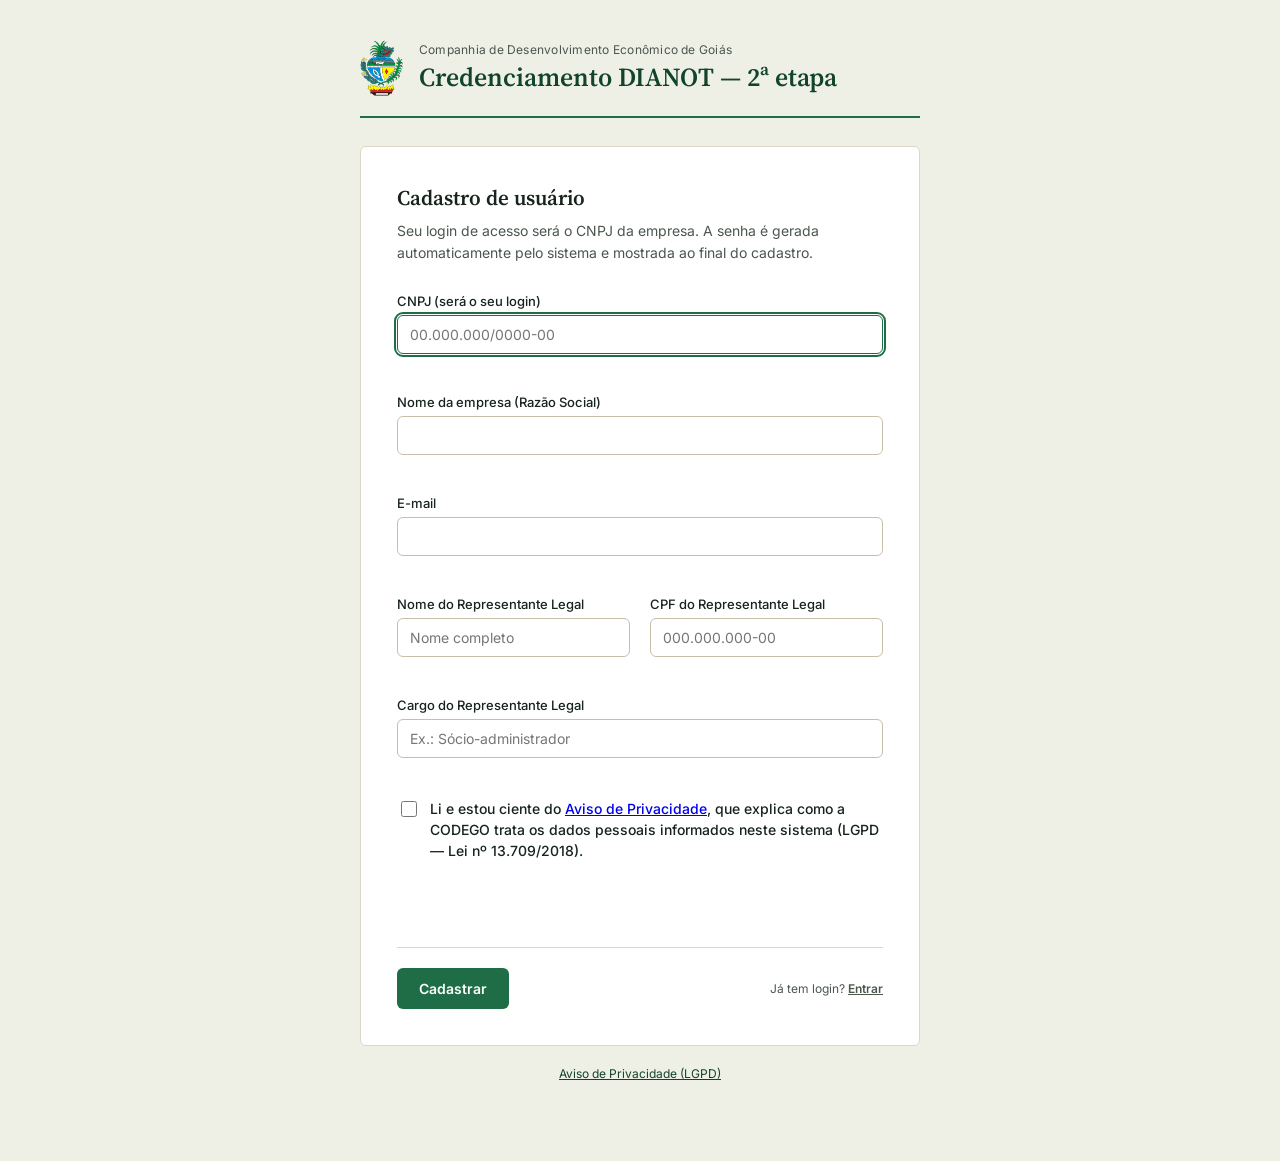
==== commit bc50383c: "Cadastro pede o cargo do Representante Legal - Campo obrigatório "Cargo do Representante Legal" no c" ====
--- a/frontend/cadastro.html
+++ b/frontend/cadastro.html
@@ -55,6 +55,12 @@
         </div>
 
         <div class="field">
+          <label for="representante_cargo">Cargo do Representante Legal</label>
+          <input type="text" id="representante_cargo" name="representante_cargo" autocomplete="organization-title" maxlength="100" placeholder="Ex.: Sócio-administrador">
+          <p class="field__error" data-error-for="representante_cargo"></p>
+        </div>
+
+        <div class="field">
           <label class="checkbox-item" for="privacidade_ciente">
             <input type="checkbox" id="privacidade_ciente" name="privacidade_ciente">
             <span>Li e estou ciente do <a href="privacidade.html" target="_blank" rel="noopener">Aviso de Privacidade</a>, que explica como a CODEGO trata os dados pessoais informados neste sistema (LGPD — Lei nº 13.709/2018).</span>
--- a/frontend/css/style.css
+++ b/frontend/css/style.css
@@ -1702,15 +1702,78 @@
   margin-top: 8px;
 }
 
-.envio-final__pendencias {
-  margin: 4px 0 14px;
-  padding-left: 20px;
-  font-size: 14px;
-  color: var(--ink-soft);
-}
-
-.envio-final__pendencias li {
-  margin-bottom: 4px;
+/* Checklist do credenciamento (Finalizar credenciamento): lista curta e discreta do que
+   falta; os itens concluídos só aparecem quando a pessoa pede. */
+.checklist {
+  list-style: none;
+  margin: 2px 0 6px;
+  padding: 0;
+  font-size: 13px;
+  color: var(--ink-soft);
+}
+
+.checklist__item {
+  position: relative;
+  padding: 2px 0 2px 18px;
+  line-height: 1.45;
+  break-inside: avoid;
+}
+
+@media (min-width: 640px) {
+  .checklist {
+    columns: 2;
+    column-gap: 28px;
+  }
+}
+
+/* Marcador de lista comum (ponto cheio), para não parecer um botão de marcar */
+.checklist__item::before {
+  position: absolute;
+  left: 5px;
+  top: 0.6em;
+  width: 5px;
+  height: 5px;
+  border-radius: 50%;
+  content: "";
+  background: var(--gold-dark);
+}
+
+.checklist__item.is-opcional::before {
+  background: var(--border);
+}
+
+.checklist__item.is-feito::before {
+  content: "✓";
+  left: 2px;
+  top: 0.15em;
+  width: auto;
+  height: auto;
+  border-radius: 0;
+  background: none;
+  font-size: 11px;
+  color: var(--primary);
+}
+
+.checklist__item.is-feito {
+  opacity: 0.75;
+}
+
+.checklist__detalhe {
+  display: block;
+  font-size: 12px;
+  color: var(--gold-dark);
+}
+
+.checklist-alternar {
+  margin: 0 0 14px;
+  padding: 0;
+  border: none;
+  background: none;
+  font: inherit;
+  font-size: 12px;
+  color: var(--primary-dark);
+  text-decoration: underline;
+  cursor: pointer;
 }
 
 /* Indicador do salvamento automático do formulário principal */
@@ -2233,6 +2296,29 @@
   font-size: 17px;
 }
 
+/* EVTF, Opção 1: modelo oficial em Excel para baixar antes de enviar */
+.modelo-download {
+  margin: 4px 0 18px;
+  padding: 14px 16px;
+  border: 1px solid var(--border);
+  border-radius: var(--radius);
+  background: var(--surface);
+}
+
+.modelo-download p {
+  margin: 0 0 10px;
+  font-size: 14px;
+}
+
+.modelo-download .btn-secondary {
+  display: inline-block;
+  text-decoration: none;
+}
+
+.modelo-download .field__hint {
+  margin: 10px 0 0;
+}
+
 /* EVTF: dois botões para escolher entre enviar o arquivo pronto (Opção 1)
    e preencher o formulário (Opção 2). */
 .escolha-opcao {
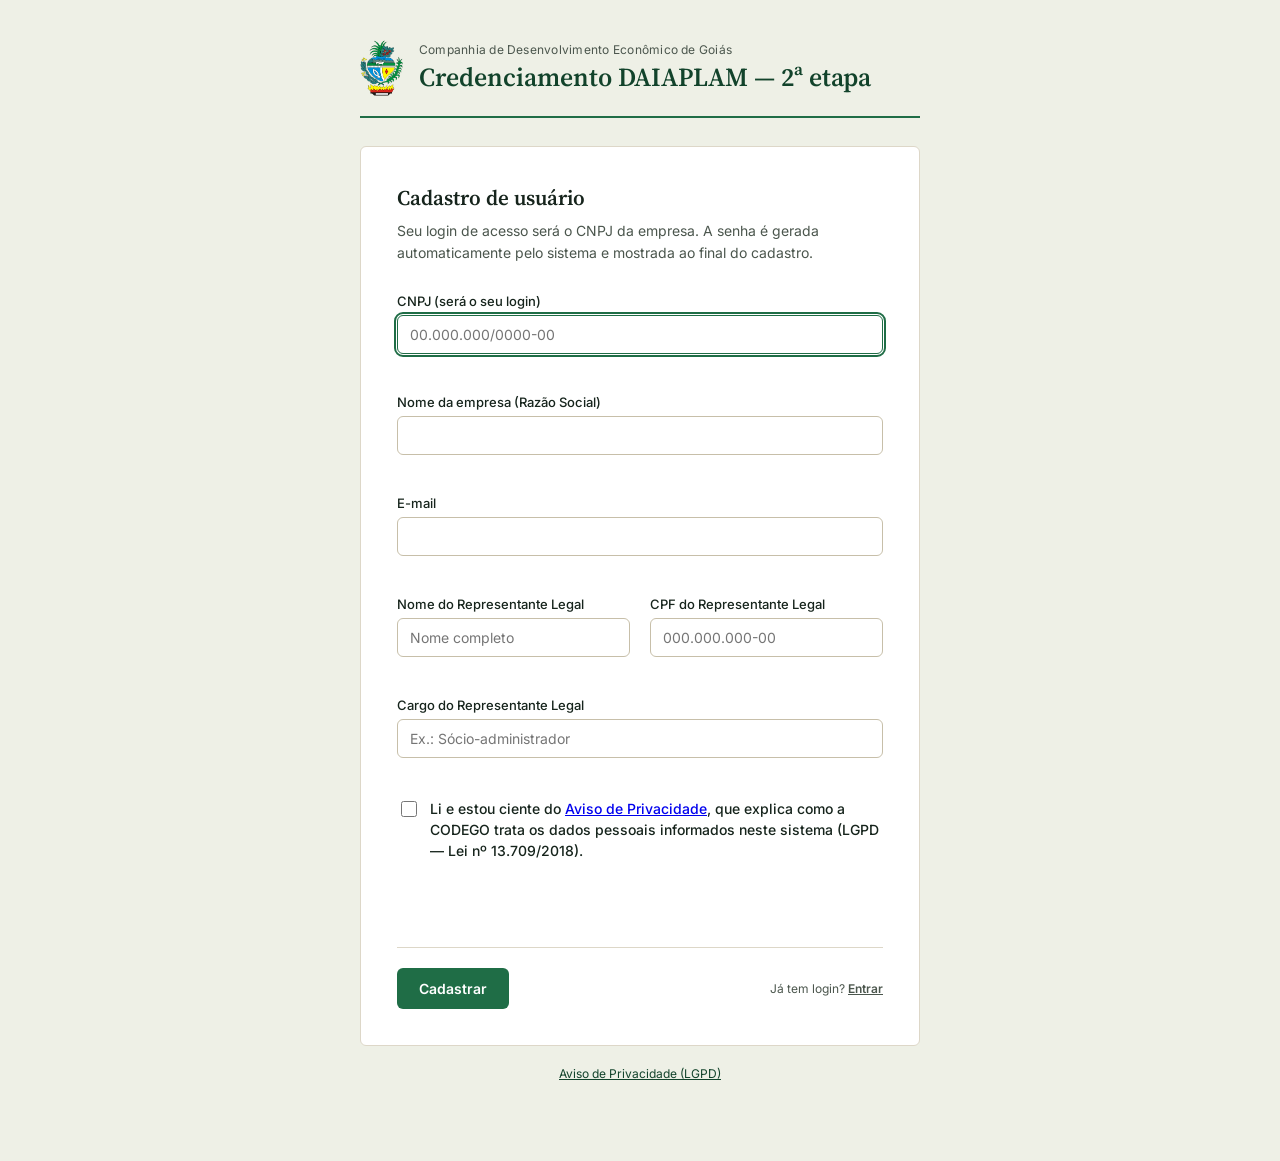
==== commit e0254f48: "Credenciamento DAIAPLAM: cópia adaptada do DIANOT" ====
--- a/frontend/cadastro.html
+++ b/frontend/cadastro.html
@@ -3,7 +3,10 @@
 <head>
   <meta charset="UTF-8">
   <meta name="viewport" content="width=device-width, initial-scale=1.0">
-  <title>Cadastro — Credenciamento DIANOT</title>
+  <title>Cadastro — Credenciamento DAIAPLAM</title>
+  <link rel="icon" href="favicon.ico" sizes="any">
+  <link rel="icon" href="assets/favicon.png" type="image/png">
+  <link rel="apple-touch-icon" href="assets/apple-touch-icon.png">
   <link rel="stylesheet" href="css/style.css">
   <script src="js/config.js"></script>
 </head>
@@ -13,7 +16,7 @@
       <a class="letterhead__home" href="index.html" title="Voltar para a tela inicial"><img class="letterhead__mark" src="assets/brasao_codego.png" alt="CODEGO"></a>
       <div class="letterhead__text">
         <p class="letterhead__org">Companhia de Desenvolvimento Econômico de Goiás</p>
-        <h1 class="letterhead__title">Credenciamento DIANOT — 2ª etapa</h1>
+        <h1 class="letterhead__title">Credenciamento DAIAPLAM — 2ª etapa</h1>
       </div>
     </header>
     <main class="card card--narrow">
--- a/frontend/css/style.css
+++ b/frontend/css/style.css
@@ -156,6 +156,37 @@
   color: var(--ink);
 }
 
+/* Título do formulário: nome oficial do edital, longo e em caixa alta */
+.card__title--edital {
+  font-size: 18px;
+  line-height: 1.4;
+  letter-spacing: 0.01em;
+  text-wrap: balance;
+}
+
+/* Empresa logada, logo abaixo do título do formulário */
+.empresa-logada {
+  margin: 12px 0 28px;
+  font-size: 14px;
+  line-height: 1.6;
+  color: var(--ink-soft);
+}
+
+.empresa-logada[hidden] {
+  display: none;
+}
+
+.empresa-logada dt {
+  display: inline;
+  font-weight: 600;
+  color: var(--ink);
+}
+
+.empresa-logada dd {
+  display: inline;
+  margin: 0;
+}
+
 .card__desc {
   margin: 0 0 28px;
   color: var(--ink-soft);
@@ -1136,6 +1167,26 @@
   color: var(--ink);
 }
 
+.doc-upload__situacao {
+  display: inline-block;
+  padding: 1px 8px;
+  border-radius: 999px;
+  font-size: 11px;
+  font-weight: 600;
+  text-transform: uppercase;
+  vertical-align: 1px;
+}
+
+.doc-upload__situacao.is-pendente {
+  background: #f6eedc;
+  color: var(--gold-dark);
+}
+
+.doc-upload__situacao.is-ok {
+  background: #e3efe8;
+  color: var(--primary-dark);
+}
+
 .doc-upload__opcional {
   display: inline-block;
   padding: 1px 8px;
@@ -1229,6 +1280,20 @@
   display: none;
 }
 
+/* Item ainda bloqueado: só libera depois do envio dos itens obrigatórios anteriores */
+.doc-upload__zona.is-bloqueado {
+  border-style: solid;
+  border-color: var(--border);
+  background: #f4f4f1;
+  cursor: not-allowed;
+}
+
+.doc-upload__zona.is-bloqueado .doc-upload__acao {
+  border-color: var(--border-strong);
+  background: transparent;
+  color: var(--ink-soft);
+}
+
 .doc-upload__acao {
   padding: 7px 12px;
   border: 1px solid var(--primary);
@@ -1247,6 +1312,20 @@
 .doc-upload__dica {
   color: var(--ink-soft);
   font-size: 12px;
+}
+
+/* Aviso de que os itens seguintes aparecem depois do envio do item pendente */
+.doc-upload:has(+ .doc-upload__nota) {
+  margin-bottom: 0;
+}
+
+.doc-upload__nota {
+  margin: -10px 0 0;
+  padding: 12px 16px;
+  border-left: 3px solid var(--border-strong);
+  background: #f4f4f1;
+  color: var(--ink-soft);
+  font-size: 13px;
 }
 
 .doc-upload__zona:focus-within {
@@ -1320,6 +1399,16 @@
   margin-bottom: 16px;
 }
 
+/* Título das declarações dos anexos no mesmo padrão dos cards: "ANEXO IX" pequeno acima do
+   título; a linha de cima separa da seção anterior. */
+.anexo-titulo {
+  margin: 32px 0 16px;
+  padding-top: 20px;
+  border-top: 1px solid var(--border);
+  font-size: inherit;
+  font-weight: inherit;
+}
+
 .field__sufixo {
   display: flex;
   align-items: center;
@@ -1390,9 +1479,8 @@
 }
 
 .declaracao__assinatura {
-  margin-top: 28px !important;
-  padding-top: 10px;
-  border-top: 1px solid var(--border-strong);
+  /* Sem linha nem espaço de assinatura: só o nome e os dados da empresa. */
+  margin-top: 14px !important;
   max-width: 360px;
   margin-left: auto;
   margin-right: auto;
@@ -1427,8 +1515,25 @@
   text-align: left;
 }
 
+/* Anexo IX: título e itens numerados da declaração */
+.declaracao__texto .declaracao__titulo {
+  font-weight: 700;
+  text-align: center;
+}
+
+.declaracao__itens {
+  margin: 0 0 14px;
+  padding-left: 24px;
+}
+
+.declaracao__itens li {
+  margin-bottom: 8px;
+  text-align: justify;
+  hyphens: auto;
+}
+
 .declaracao__texto .declaracao__assinatura {
-  margin: 28px auto 14px;
+  margin: 14px auto 14px;
 }
 
 .ciencia {
@@ -1440,6 +1545,16 @@
   gap: 12px 28px;
 }
 
+/* Título de um grupo de opções (ex.: forma de pagamento), no mesmo estilo dos rótulos */
+.campo-legenda {
+  width: 100%;
+  padding: 0;
+  margin-bottom: 2px;
+  font-size: 13px;
+  font-weight: 500;
+  color: var(--ink);
+}
+
 .ciencia__opcao {
   display: inline-flex;
   align-items: center;
@@ -1460,7 +1575,7 @@
   margin: 0;
 }
 
-/* Sessão no cabeçalho: empresa logada + Sair */
+/* Sessão no cabeçalho: botão Perfil (empresa logada), com o Sair dentro */
 .letterhead__text {
   min-width: 0; /* o título quebra linha em vez de empurrar o "Sair" para fora */
 }
@@ -1473,6 +1588,7 @@
   margin-left: auto;
 }
 
+/* Tela da equipe: nome do membro + "Sair" direto no cabeçalho */
 .letterhead__empresa {
   max-width: 260px;
   overflow: hidden;
@@ -1487,26 +1603,17 @@
   padding: 7px 14px;
   border: 1px solid var(--primary);
   border-radius: var(--radius);
+  background: var(--surface);
   color: var(--primary);
+  font: inherit;
   font-size: 13px;
   font-weight: 600;
   text-decoration: none;
-  transition: transform 160ms var(--ease-out), background-color 150ms ease;
-}
-
-.letterhead__sair:active {
-  transform: scale(0.97);
-}
-
-.letterhead__sair:focus-visible {
-  outline: 2px solid var(--gold);
-  outline-offset: 2px;
-}
-
-@media (hover: hover) and (pointer: fine) {
-  .letterhead__sair:hover {
-    background: var(--paper);
-  }
+  cursor: pointer;
+}
+
+.letterhead__sair:hover {
+  background: var(--paper);
 }
 
 @media (max-width: 720px) {
@@ -1515,6 +1622,110 @@
   }
 }
 
+/* Botão "Perfil" (empresa logada) e o menu com os dados do cadastro e o "Sair" */
+.perfil {
+  position: relative;
+}
+
+.perfil__botao {
+  display: flex;
+  align-items: center;
+  gap: 8px;
+  max-width: 300px;
+  padding: 8px 12px 8px 14px;
+  border: 1px solid var(--border-strong);
+  border-radius: 999px;
+  background: var(--surface);
+  color: var(--ink);
+  font: inherit;
+  font-size: 13px;
+  cursor: pointer;
+  transition: border-color 150ms ease;
+}
+
+.perfil__botao:hover,
+.perfil__botao[aria-expanded="true"] {
+  border-color: var(--primary);
+}
+
+.perfil__botao:focus-visible {
+  outline: 2px solid var(--gold);
+  outline-offset: 2px;
+}
+
+.perfil__nome {
+  overflow: hidden;
+  text-overflow: ellipsis;
+  white-space: nowrap;
+}
+
+.perfil__seta {
+  color: var(--ink-soft);
+  font-size: 11px;
+}
+
+.perfil__menu {
+  position: absolute;
+  top: calc(100% + 8px);
+  right: 0;
+  z-index: 20;
+  width: 280px;
+  padding: 14px 16px;
+  border: 1px solid var(--border-strong);
+  border-radius: var(--radius);
+  background: var(--surface);
+  box-shadow: 0 8px 24px rgba(22, 36, 28, 0.12);
+}
+
+.perfil__dados {
+  margin: 0 0 14px;
+  font-size: 13px;
+}
+
+.perfil__dados dt {
+  color: var(--ink-soft);
+  font-size: 11px;
+  text-transform: uppercase;
+  letter-spacing: 0.03em;
+}
+
+.perfil__dados dd {
+  margin: 0 0 8px;
+  color: var(--ink);
+  overflow-wrap: anywhere;
+}
+
+.perfil__sair {
+  display: block;
+  padding: 8px 14px;
+  border: 1px solid var(--primary);
+  border-radius: var(--radius);
+  color: var(--primary);
+  font-size: 13px;
+  font-weight: 600;
+  text-align: center;
+  text-decoration: none;
+}
+
+.perfil__sair:hover {
+  background: var(--paper);
+}
+
+.perfil__sair:focus-visible {
+  outline: 2px solid var(--gold);
+  outline-offset: 2px;
+}
+
+@media (max-width: 720px) {
+  .perfil__nome {
+    display: none;
+  }
+
+  .perfil__botao {
+    padding-right: 8px;
+  }
+}
+
 @media (max-width: 480px) {
   .letterhead {
     gap: 12px;
@@ -1553,11 +1764,6 @@
 /* Incisos com tela própria (XI, XII, XIII) dentro do formulário */
 .inciso-link {
   margin: 28px 0 8px;
-}
-
-/* Cronograma logo abaixo do título do Anexo VI, antes dos campos da declaração */
-.inciso-link--topo {
-  margin: 0 0 24px;
 }
 
 .inciso-link--separado {
@@ -1675,6 +1881,45 @@
 
 .inciso-painel[hidden] {
   display: none;
+  opacity: 0;
+  transform: translateY(-8px) scaleY(0.98);
+}
+
+/* Ao abrir, o conteúdo do anexo desce suavemente a partir do card; ao fechar, faz o
+   caminho de volta antes de sumir (allow-discrete segura o display: none até o fim). */
+.inciso-painel {
+  transform-origin: top;
+  transition: opacity 280ms var(--ease-out), transform 280ms var(--ease-out),
+    display 280ms allow-discrete;
+}
+
+/* "Próximo" fecha o painel sem animação: a página já vai rolar até o anexo seguinte, e o
+   painel sumindo no meio do caminho mudaria o ponto de chegada. */
+.inciso-painel.sem-animacao {
+  transition: none;
+}
+
+@starting-style {
+  .inciso-painel {
+    opacity: 0;
+    transform: translateY(-8px) scaleY(0.98);
+  }
+}
+
+@media (prefers-reduced-motion: reduce) {
+  .inciso-painel {
+    transition: opacity 200ms ease, display 200ms allow-discrete;
+  }
+
+  .inciso-painel[hidden] {
+    transform: none;
+  }
+
+  @starting-style {
+    .inciso-painel {
+      transform: none;
+    }
+  }
 }
 
 .inciso-painel iframe {
@@ -1702,11 +1947,47 @@
   margin-top: 8px;
 }
 
-/* Checklist do credenciamento (Finalizar credenciamento): lista curta e discreta do que
-   falta; os itens concluídos só aparecem quando a pessoa pede. */
+/* Textos de responsabilidade: no início do formulário e, no fim, com o "Li e Concordo" */
+.termo-responsabilidade {
+  margin: 0 0 24px;
+  padding: 16px 18px;
+  border: 1px solid var(--border-strong);
+  border-left: 4px solid var(--gold);
+  border-radius: var(--radius);
+  background: #fbf8f0;
+}
+
+.termo-responsabilidade p {
+  margin: 0 0 10px;
+  font-size: 13px;
+  line-height: 1.55;
+  color: var(--ink);
+  text-align: justify;
+  hyphens: auto;
+}
+
+.termo-responsabilidade__titulo {
+  margin: 0 0 10px;
+  font-family: var(--font-serif);
+  font-size: 15px;
+  font-weight: 600;
+  color: var(--ink);
+}
+
+.termo-responsabilidade--final {
+  margin: 8px 0 16px;
+}
+
+.termo-responsabilidade__aceite {
+  margin-top: 6px;
+  font-weight: 600;
+}
+
+/* Checklist do credenciamento (Finalizar credenciamento): lista completa e discreta,
+   com ✓ no que já foi feito. */
 .checklist {
   list-style: none;
-  margin: 2px 0 6px;
+  margin: 2px 0 14px;
   padding: 0;
   font-size: 13px;
   color: var(--ink-soft);
@@ -1726,20 +2007,29 @@
   }
 }
 
-/* Marcador de lista comum (ponto cheio), para não parecer um botão de marcar */
+/* Verde (✓) para o que já foi feito; vermelho (ponto cheio, que não parece botão) para o
+   que ainda falta; cinza para os opcionais ainda não enviados. */
 .checklist__item::before {
   position: absolute;
   left: 5px;
   top: 0.6em;
-  width: 5px;
-  height: 5px;
+  width: 6px;
+  height: 6px;
   border-radius: 50%;
   content: "";
-  background: var(--gold-dark);
+  background: var(--danger);
+}
+
+.checklist__item.is-pendente {
+  color: var(--danger);
 }
 
 .checklist__item.is-opcional::before {
-  background: var(--border);
+  background: var(--border-strong);
+}
+
+.checklist__item.is-feito {
+  color: var(--primary);
 }
 
 .checklist__item.is-feito::before {
@@ -1750,31 +2040,18 @@
   height: auto;
   border-radius: 0;
   background: none;
-  font-size: 11px;
+  font-size: 13px;
+  font-weight: 700;
   color: var(--primary);
-}
-
-.checklist__item.is-feito {
-  opacity: 0.75;
 }
 
 .checklist__detalhe {
   display: block;
   font-size: 12px;
-  color: var(--gold-dark);
-}
-
-.checklist-alternar {
-  margin: 0 0 14px;
-  padding: 0;
-  border: none;
-  background: none;
-  font: inherit;
-  font-size: 12px;
-  color: var(--primary-dark);
-  text-decoration: underline;
-  cursor: pointer;
-}
+  color: var(--danger);
+  opacity: 0.85;
+}
+
 
 /* Indicador do salvamento automático do formulário principal */
 .autosalvar {
@@ -1901,13 +2178,47 @@
   display: none;
 }
 
-/* Anterior / Página X de Y / Próxima, embaixo da página do anexo */
+/* Troca de página nos anexos com várias páginas: a nova surge com um fade rápido */
+[data-anexo-paginas] .anexo-imagem {
+  transition: opacity 240ms var(--ease-out);
+}
+
+@starting-style {
+  [data-anexo-paginas] .anexo-imagem {
+    opacity: 0;
+  }
+}
+
+/* ‹ Página X de Y ›, centralizado embaixo da página do anexo */
 .anexo-paginacao {
   display: flex;
   align-items: center;
-  justify-content: space-between;
-  gap: 12px;
+  justify-content: center;
+  gap: 10px;
   margin-top: 12px;
+}
+
+.anexo-paginacao__seta {
+  width: 32px;
+  height: 32px;
+  padding: 0;
+  border: 1px solid var(--border-strong);
+  border-radius: 50%;
+  background: var(--surface);
+  color: var(--ink);
+  font-size: 18px;
+  line-height: 1;
+  cursor: pointer;
+}
+
+.anexo-paginacao__seta:hover:not(:disabled) {
+  border-color: var(--primary);
+  color: var(--primary);
+}
+
+.anexo-paginacao__seta:disabled {
+  opacity: 0.35;
+  cursor: default;
 }
 
 .anexo-paginacao__indicador {
@@ -1924,10 +2235,7 @@
   text-align: center;
 }
 
-.anexo-paginacao .btn-secondary:disabled {
-  opacity: 0.4;
-  cursor: default;
-}
+
 
 .anexo-imagem__fonte {
   margin: 10px 0 0;
@@ -1940,14 +2248,15 @@
 }
 
 /* "Fechar" no fim de cada painel (Anexo II e incisos XI, XII e XIII) */
-.inciso-painel__fechar {
+/* "Próximo: Anexo X →" no fim de cada painel: leva ao anexo seguinte */
+.inciso-painel__proximo {
   display: block;
   margin: 20px 0 0 auto;
-  padding: 8px 14px;
+  padding: 9px 16px;
   border: 1px solid var(--primary);
   border-radius: var(--radius);
-  background: var(--surface);
-  color: var(--primary);
+  background: var(--primary);
+  color: var(--surface);
   font-family: var(--font-sans);
   font-size: 13px;
   font-weight: 600;
@@ -1955,23 +2264,23 @@
   transition: transform 160ms var(--ease-out), background-color 150ms ease;
 }
 
-.inciso-painel__fechar:active {
+.inciso-painel__proximo:active {
   transform: scale(0.97);
 }
 
-.inciso-painel__fechar:focus-visible {
+.inciso-painel__proximo:focus-visible {
   outline: 2px solid var(--gold);
   outline-offset: 2px;
 }
 
 @media (hover: hover) and (pointer: fine) {
-  .inciso-painel__fechar:hover {
-    background: var(--paper);
+  .inciso-painel__proximo:hover {
+    background: var(--primary-dark);
   }
 }
 
 @media (prefers-reduced-motion: reduce) {
-  .inciso-painel__fechar:active {
+  .inciso-painel__proximo:active {
     transform: none;
   }
 }
@@ -2166,6 +2475,51 @@
   margin: 0;
 }
 
+/* Tela da equipe: diferenças entre um envio e o anterior */
+.det-mudancas {
+  margin: 6px 0 4px;
+  padding: 8px 12px;
+  border-left: 3px solid var(--gold-dark);
+  background: #f6eedc;
+  border-radius: 0 var(--radius) var(--radius) 0;
+}
+
+.det-mudancas ul {
+  margin: 4px 0 0;
+  padding-left: 18px;
+  font-size: 13px;
+}
+
+.det-mudancas__vazio {
+  margin: 4px 0;
+}
+
+/* Tela da equipe: apagar cadastro (ex.: de teste) */
+.det-apagar .field__hint {
+  margin: 0 0 10px;
+}
+
+.btn-perigo {
+  background: transparent;
+  color: var(--danger);
+  border: 1px solid var(--danger);
+  border-radius: var(--radius);
+  padding: 8px 14px;
+  font-family: var(--font-sans);
+  font-size: 13px;
+  font-weight: 600;
+  cursor: pointer;
+}
+
+.btn-perigo:hover {
+  background: #fbeceb;
+}
+
+.btn-perigo:disabled {
+  opacity: 0.6;
+  cursor: default;
+}
+
 .det-linha {
   display: grid;
   grid-template-columns: 240px 1fr;
@@ -2308,6 +2662,16 @@
 .modelo-download p {
   margin: 0 0 10px;
   font-size: 14px;
+}
+
+.modelo-download ol {
+  margin: 0 0 14px;
+  padding-left: 22px;
+  font-size: 14px;
+}
+
+.modelo-download li + li {
+  margin-top: 4px;
 }
 
 .modelo-download .btn-secondary {
@@ -2372,17 +2736,18 @@
 }
 
 /* Anexo IV no formulário: do distrito de interesse até o CNAE, num bloco próprio */
+/* Mesmo visual dos cards dos anexos (borda, cantos, "ANEXO IV" pequeno acima do título) */
 .anexo-secao {
-  margin-top: 28px;
-  padding: 18px 20px 20px;
-  border: 1px solid var(--border);
-  border-radius: 6px;
+  margin-top: 10px;
+  padding: 16px 18px 20px;
+  border: 1px solid var(--border-strong);
+  border-radius: var(--radius);
 }
 
 .anexo-secao .anexo-secao__titulo {
   margin: 0;
-  padding-top: 0;
-  border-top: none;
+  font-size: inherit;
+  font-weight: inherit;
 }
 
 .anexo-secao__titulo + .section-title {
@@ -2406,3 +2771,65 @@
   font-weight: 600;
   letter-spacing: 0.02em;
 }
+
+/* Pop-up da "Responsabilidade pelo preenchimento": aparece ao entrar, com o fundo desfocado,
+   até a empresa declarar ciência e clicar em Continuar. Depois volta a ser um bloco comum. */
+.termo-fundo { display: contents; }
+.termo-fundo .termo-responsabilidade__acoes { display: none; }
+.termo-fundo.is-modal {
+  display: flex;
+  position: fixed;
+  inset: 0;
+  z-index: 1000;
+  align-items: center;
+  justify-content: center;
+  padding: 16px;
+  background: rgba(20, 24, 31, 0.45);
+  -webkit-backdrop-filter: blur(6px);
+  backdrop-filter: blur(6px);
+}
+.termo-fundo.is-modal .termo-responsabilidade {
+  width: 100%;
+  max-width: 640px;
+  max-height: calc(100vh - 32px);
+  overflow-y: auto;
+  margin: 0;
+  background: #fff;
+  box-shadow: 0 18px 50px rgba(0, 0, 0, 0.3);
+}
+.termo-fundo.is-modal .termo-responsabilidade__acoes {
+  display: flex;
+  justify-content: flex-end;
+  margin-top: 8px;
+}
+html.termo-aberto, html.termo-aberto body { overflow: hidden; }
+
+/* Endereço em campos separados (js/endereco.js) */
+.endereco__rotulo {
+  margin: 0 0 6px;
+  font-size: 13px;
+  font-weight: 600;
+  color: var(--ink);
+}
+.endereco .field__hint { margin: 0 0 10px; }
+.endereco__grade {
+  display: grid;
+  grid-template-columns: repeat(12, 1fr);
+  gap: 14px 16px;
+}
+.endereco__campo { min-width: 0; }
+.endereco__campo input,
+.endereco__campo select { width: 100%; }
+.endereco__cep { grid-column: span 4; }
+.endereco__log { grid-column: span 8; }
+.endereco__num { grid-column: span 3; }
+.endereco__comp { grid-column: span 9; }
+.endereco__bairro { grid-column: span 5; }
+.endereco__cidade { grid-column: span 5; }
+.endereco__uf { grid-column: span 2; }
+.endereco__cep .field__hint { margin: 4px 0 0; min-height: 0; }
+@media (max-width: 640px) {
+  .endereco__cep, .endereco__log, .endereco__comp, .endereco__bairro, .endereco__cidade { grid-column: span 12; }
+  .endereco__num { grid-column: span 6; }
+  .endereco__uf { grid-column: span 6; }
+}
